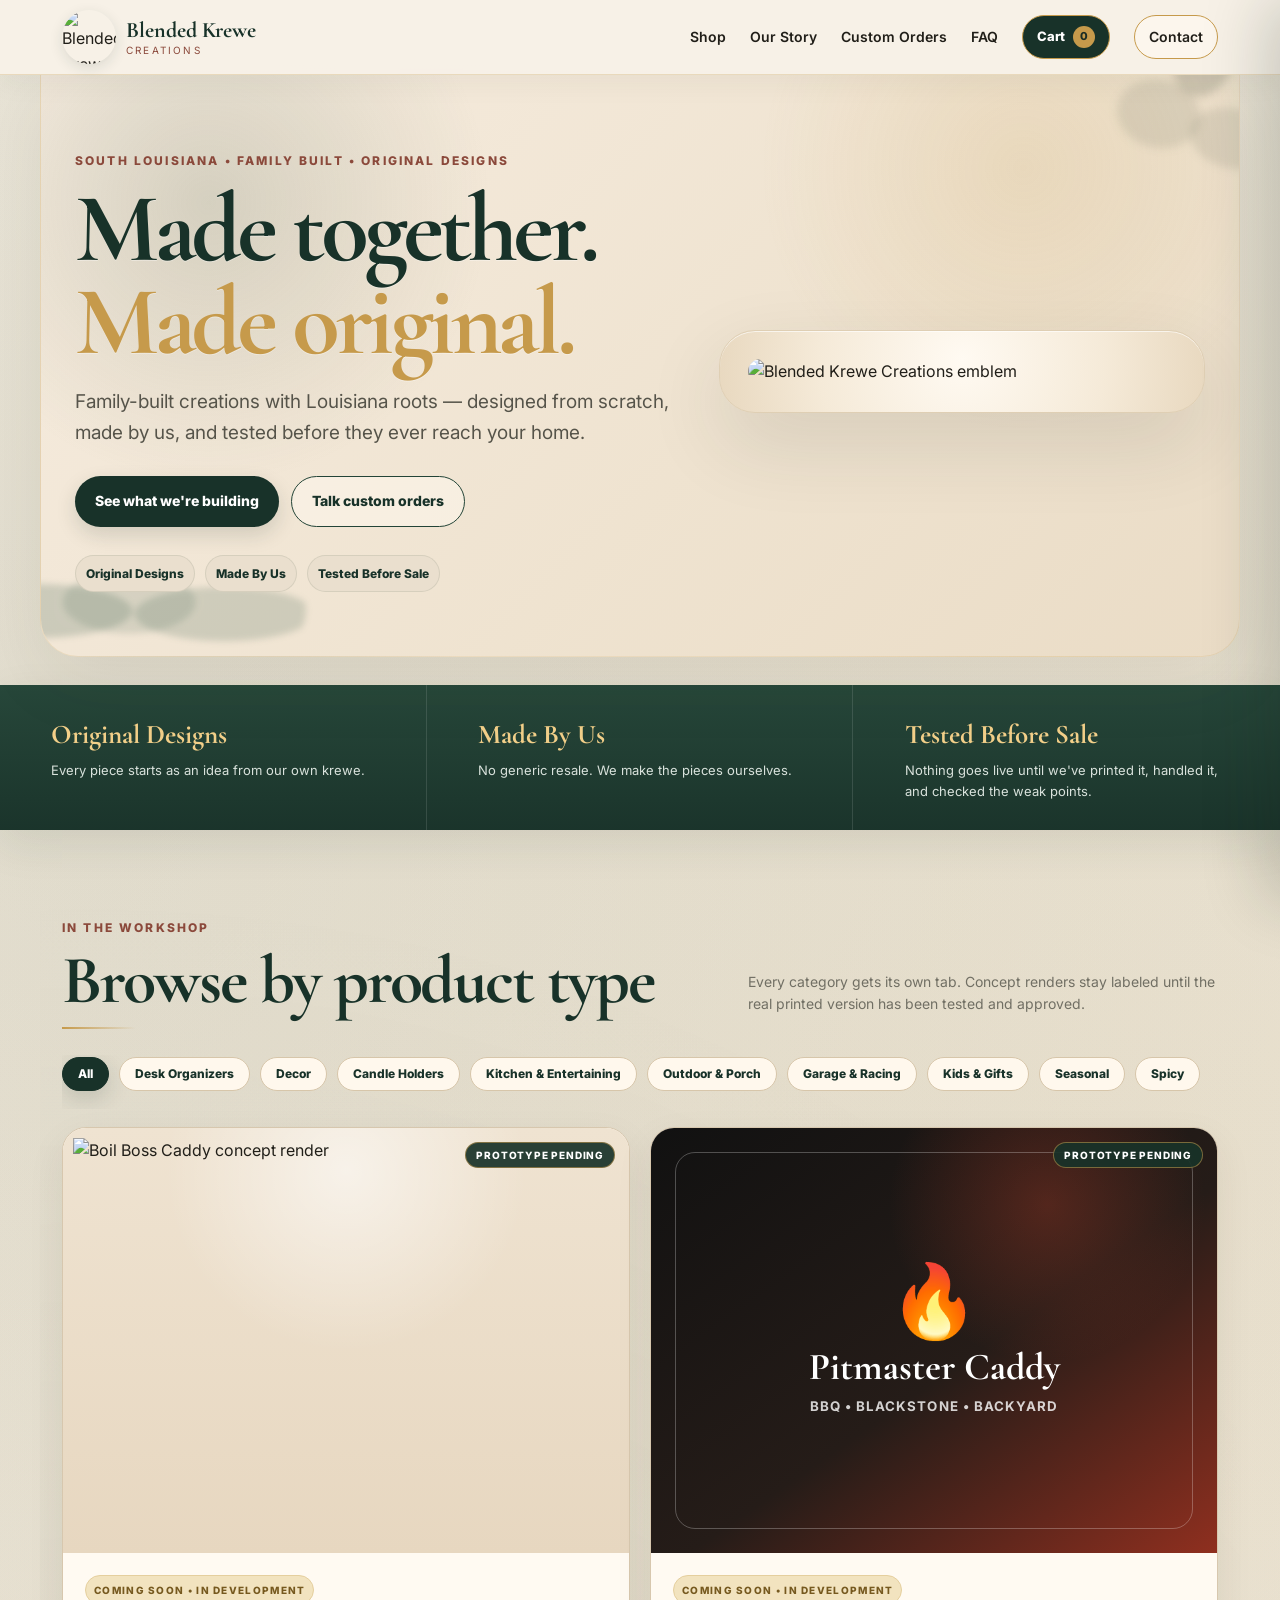
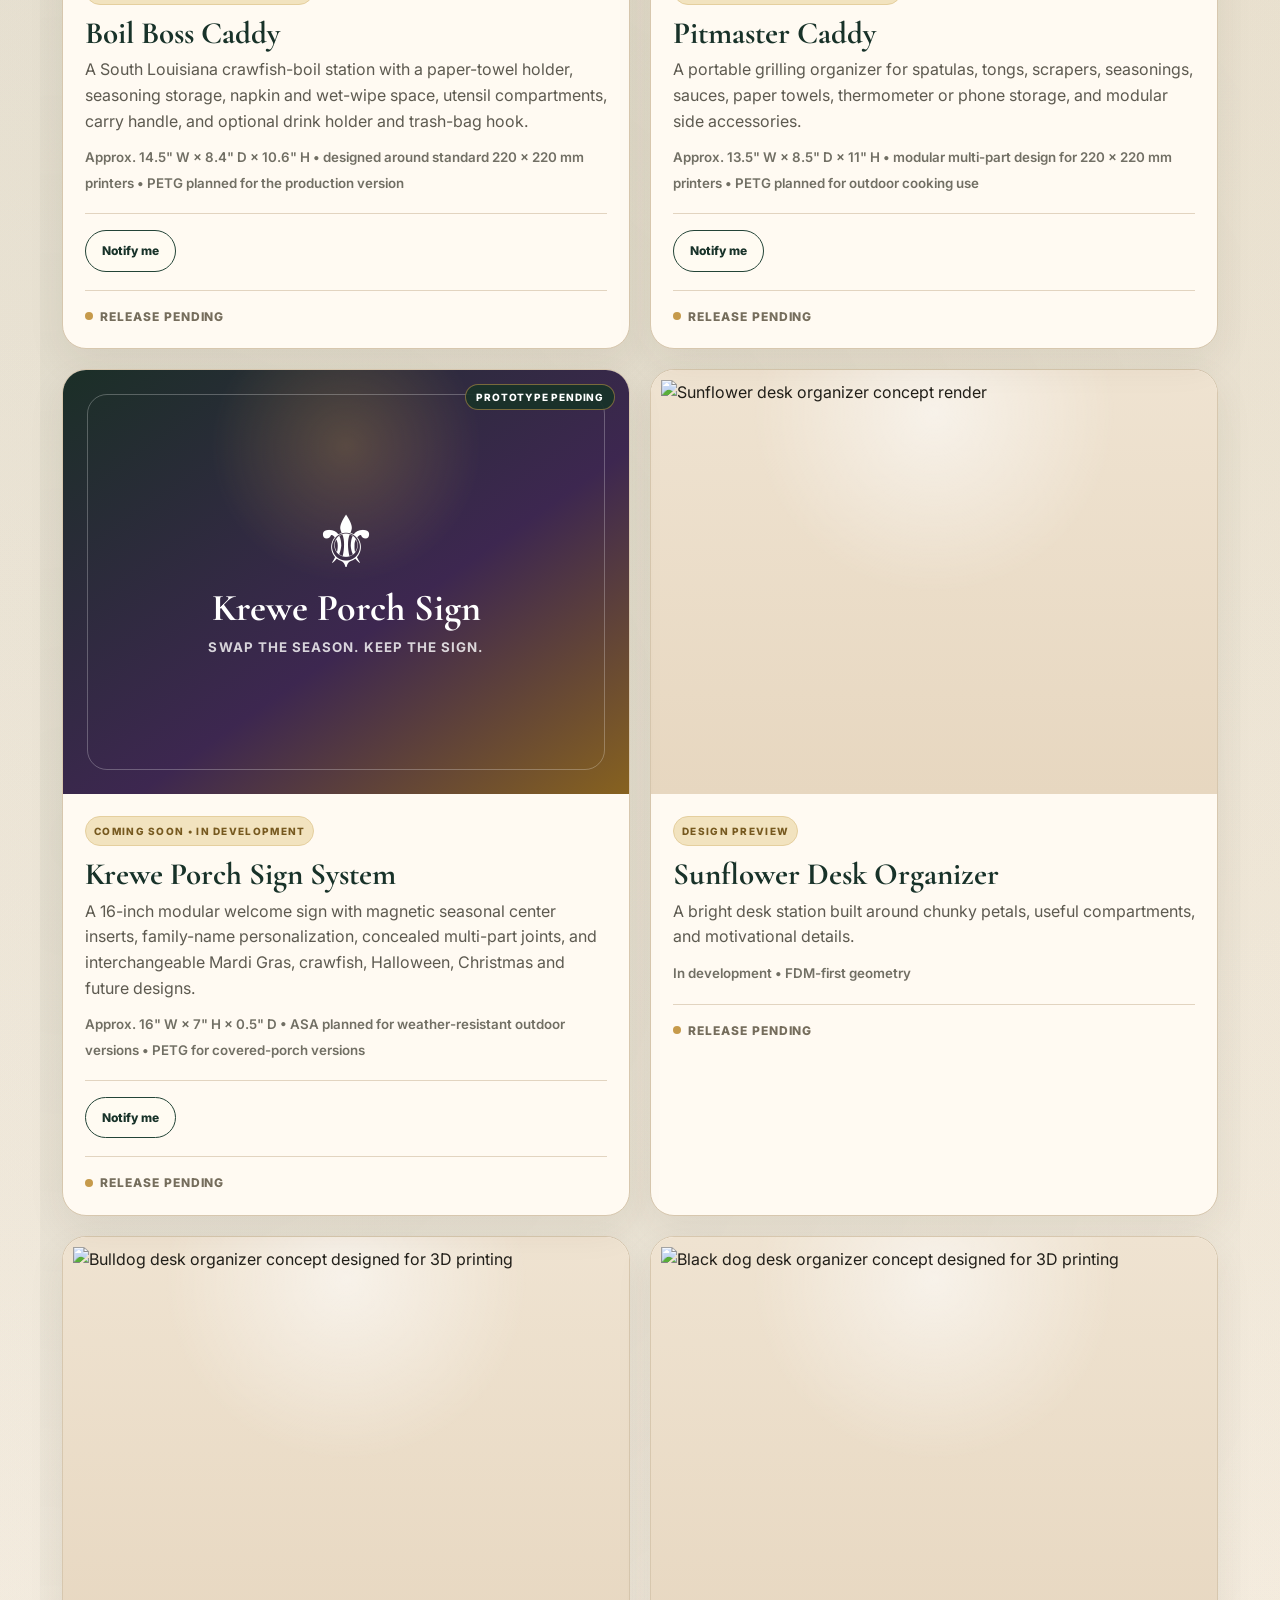
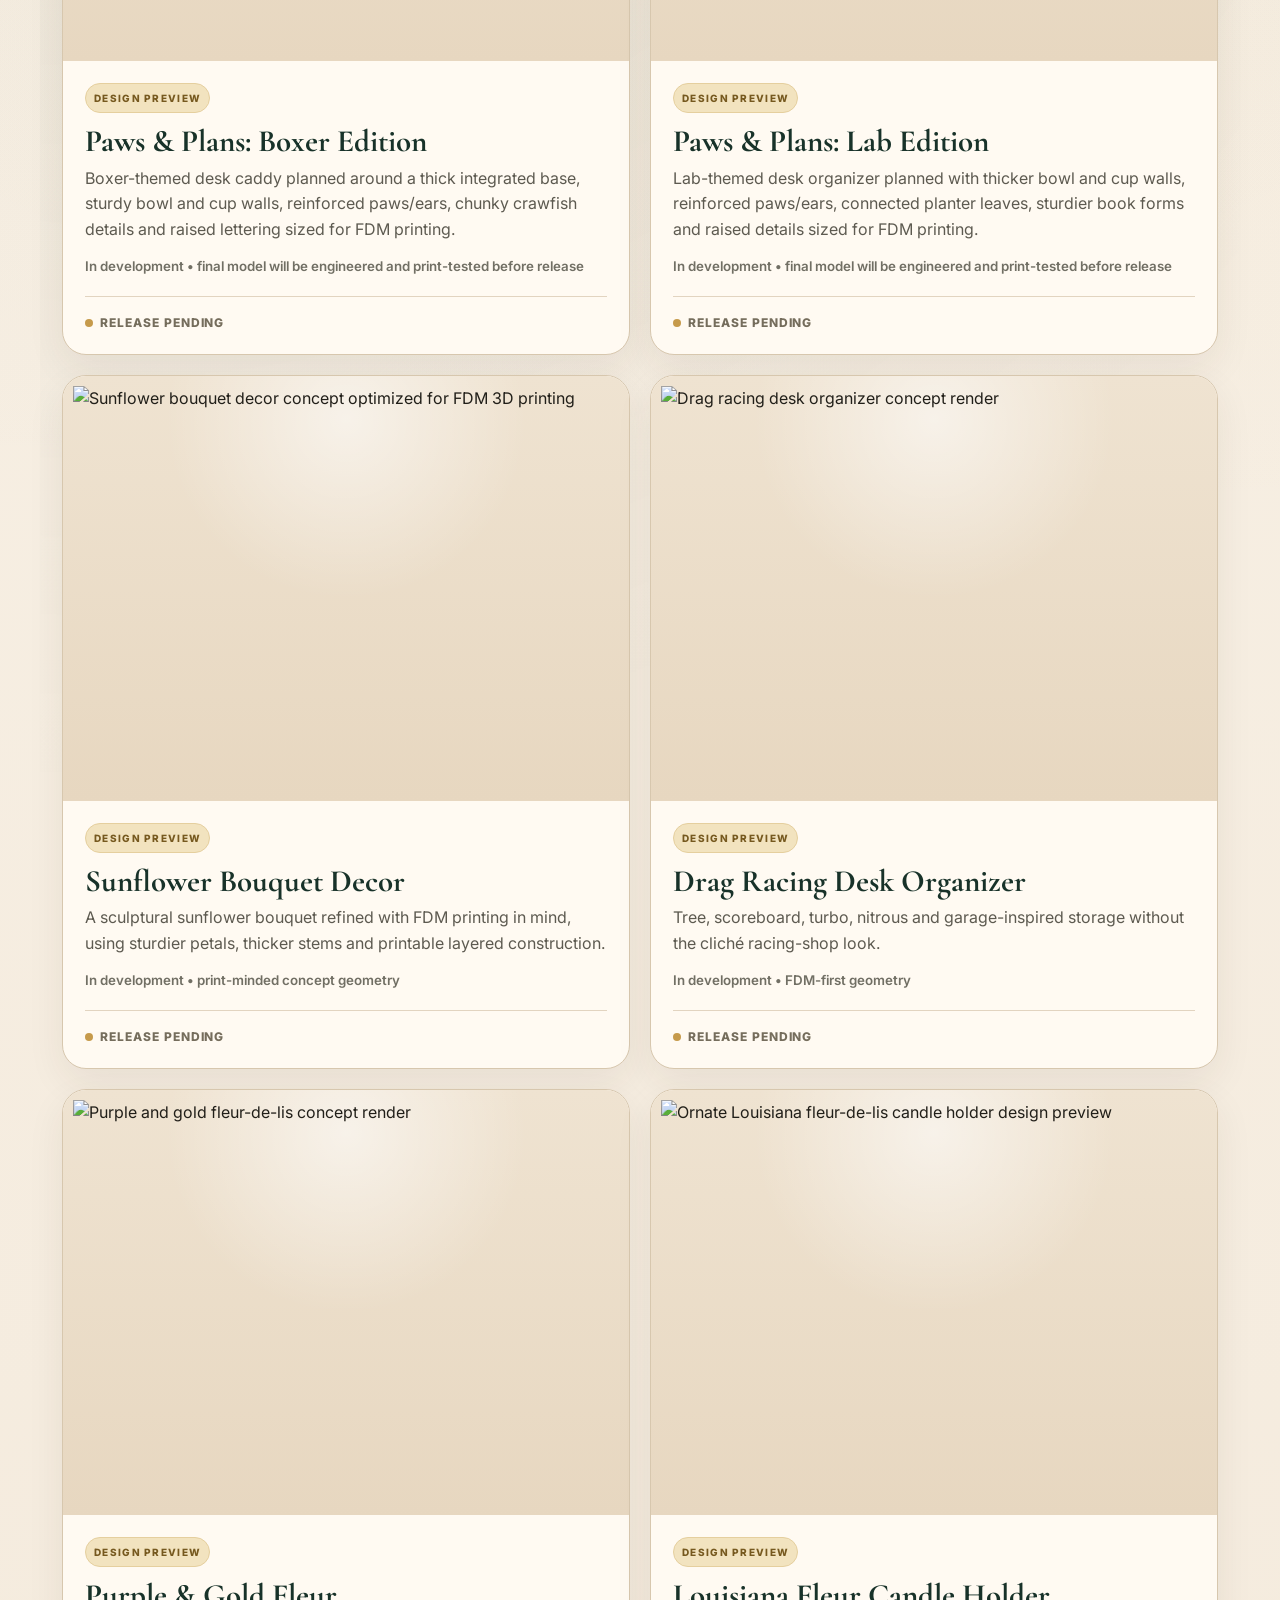
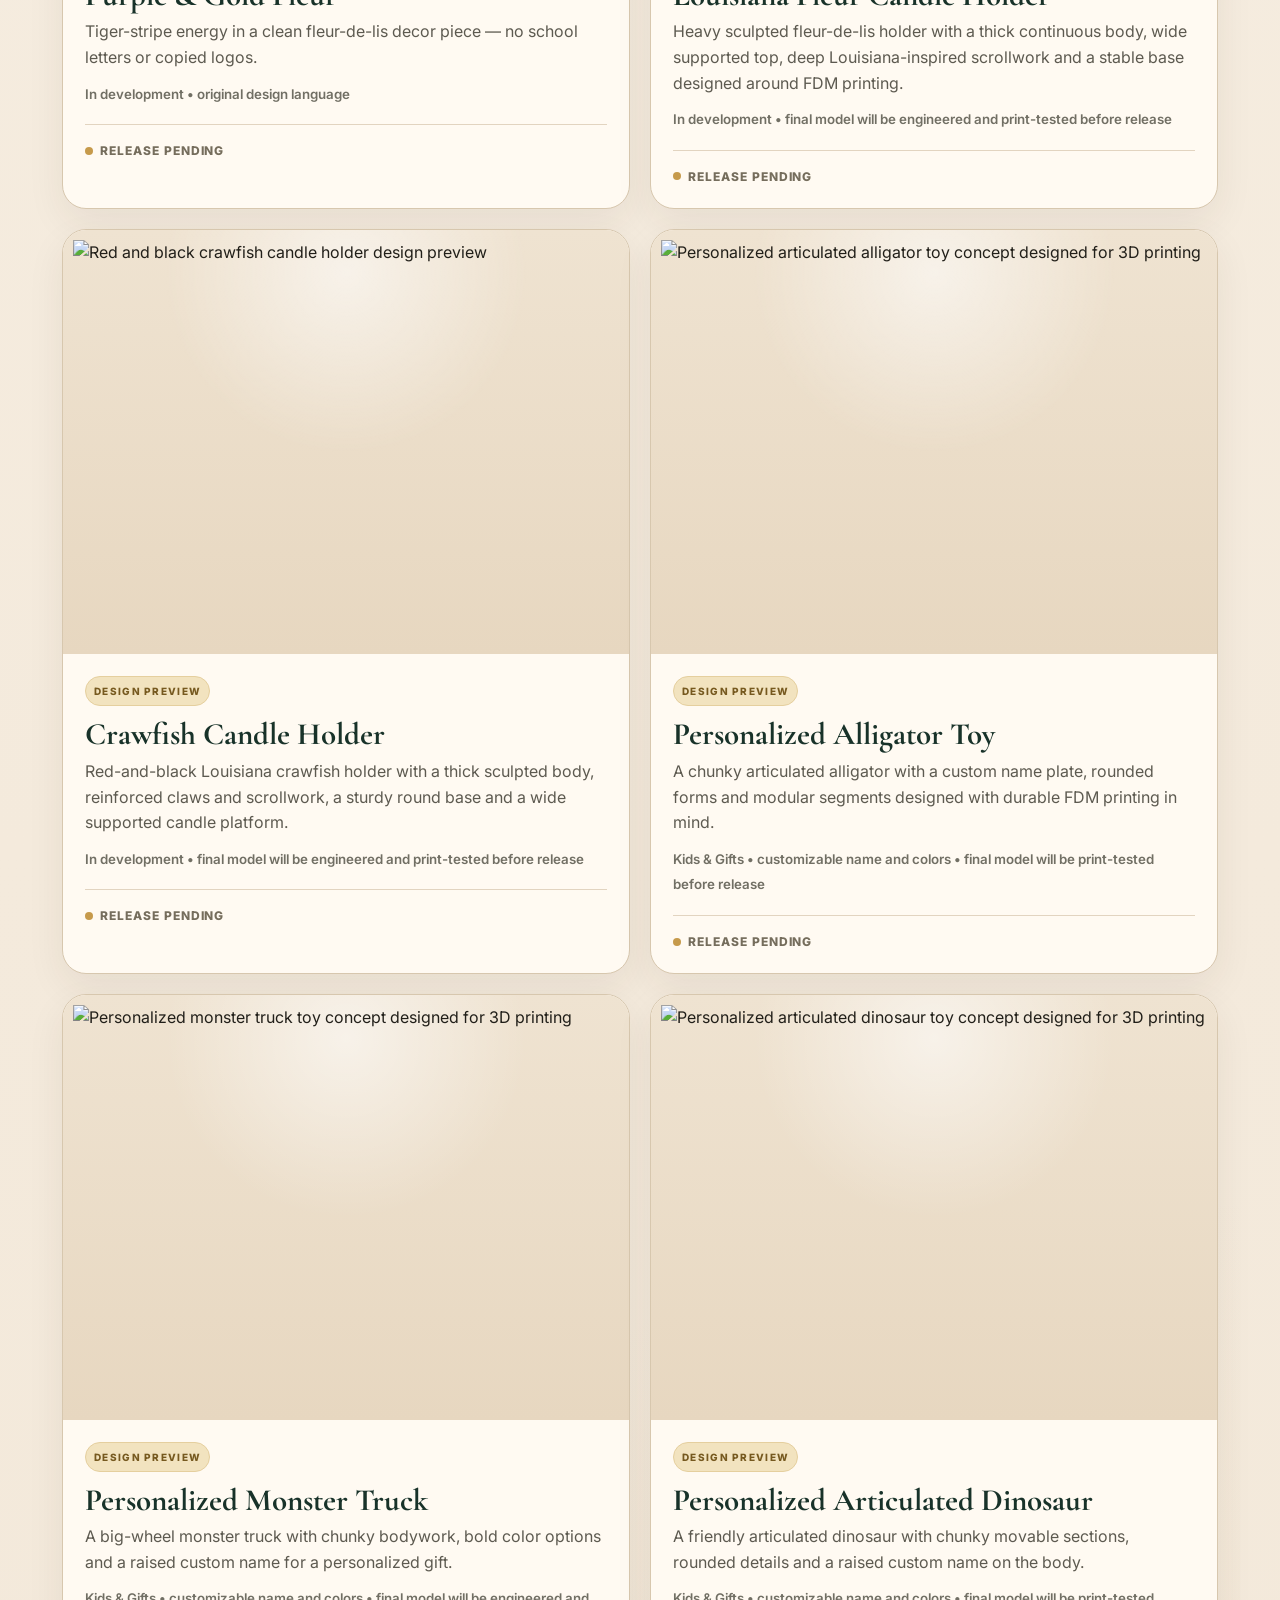
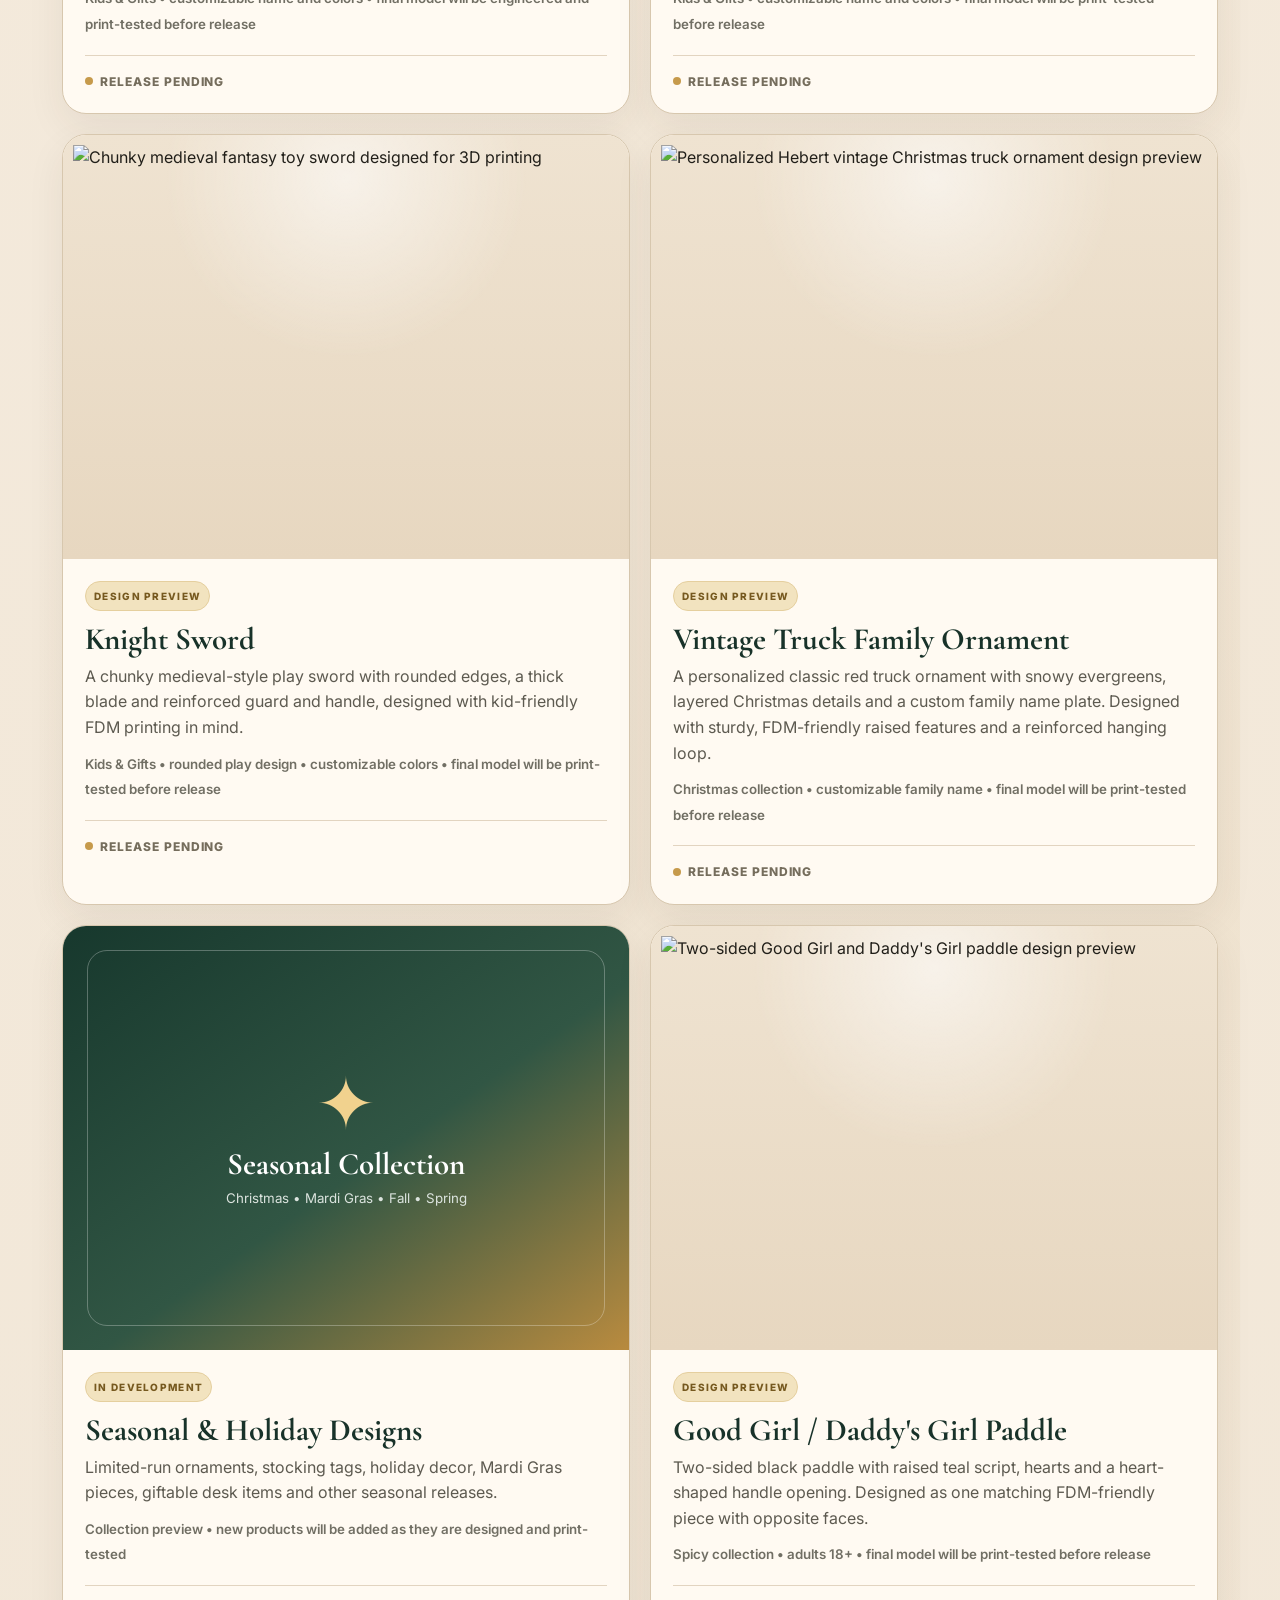
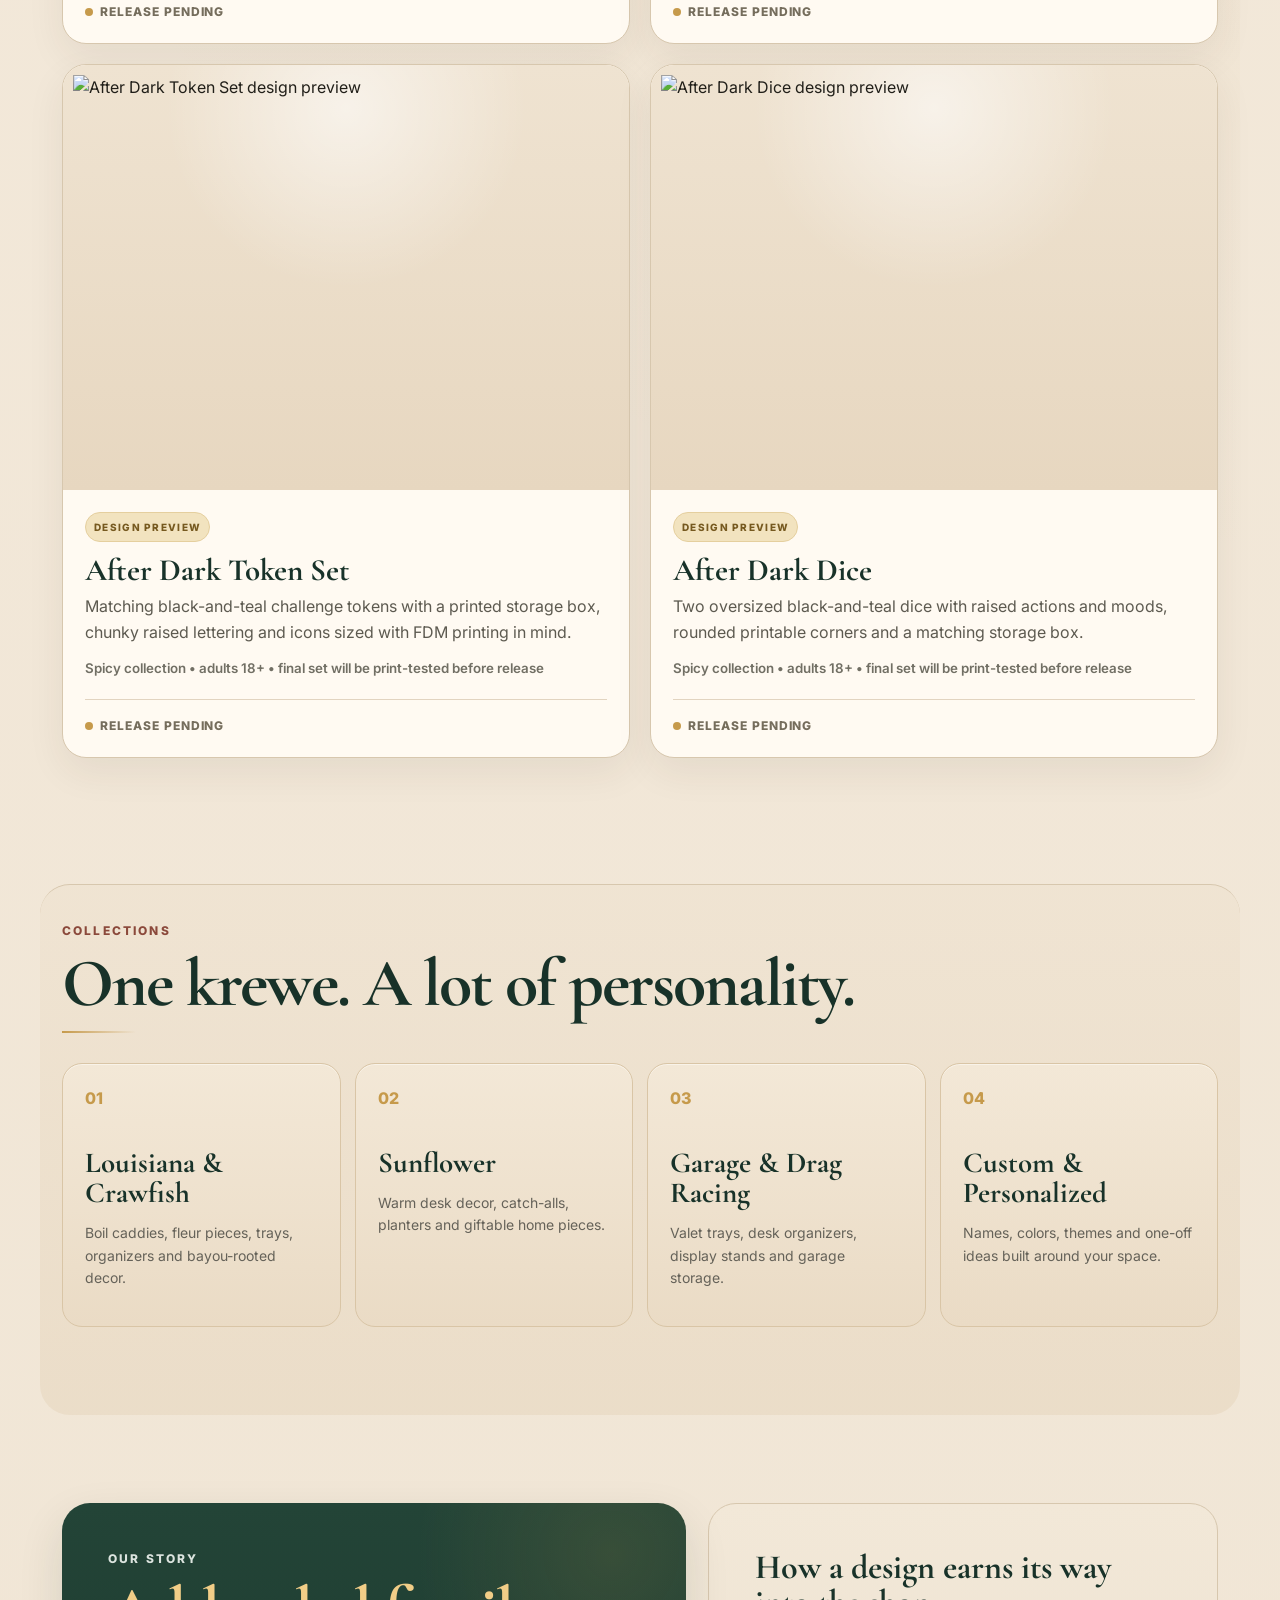
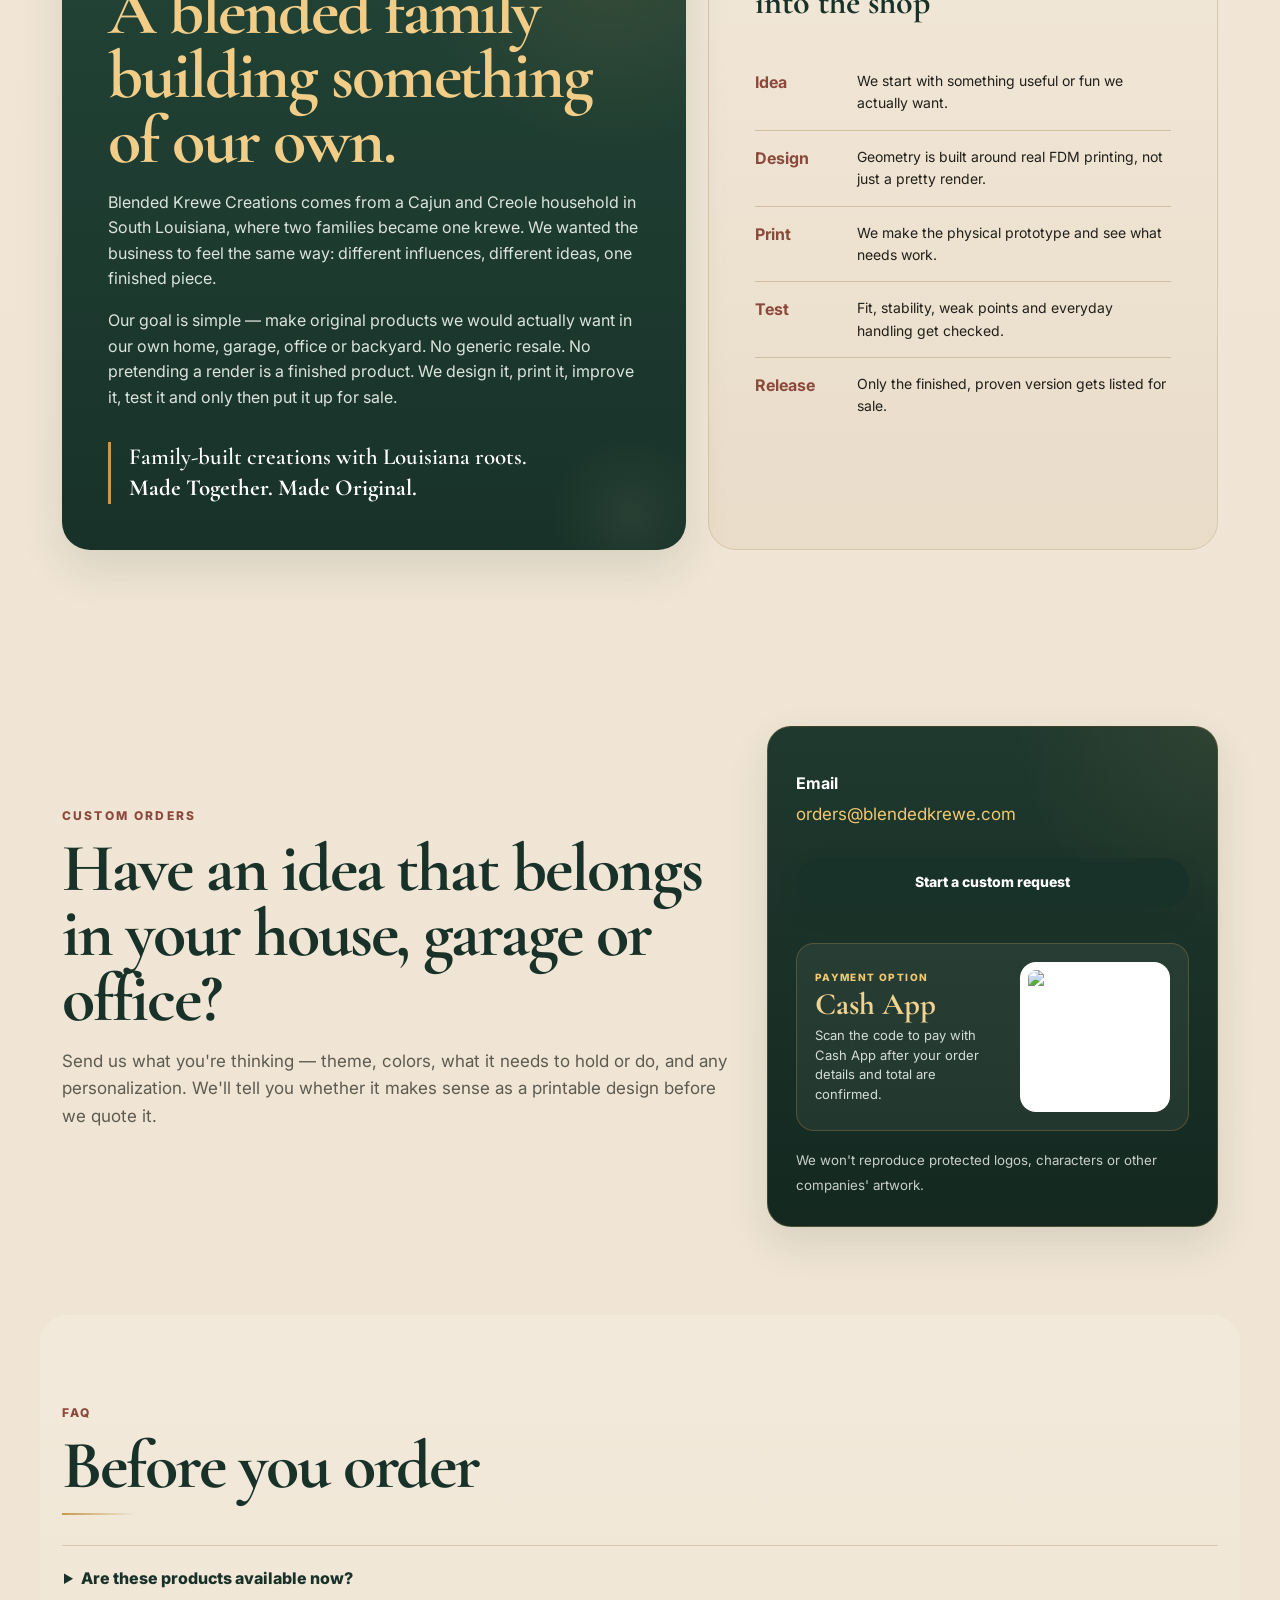
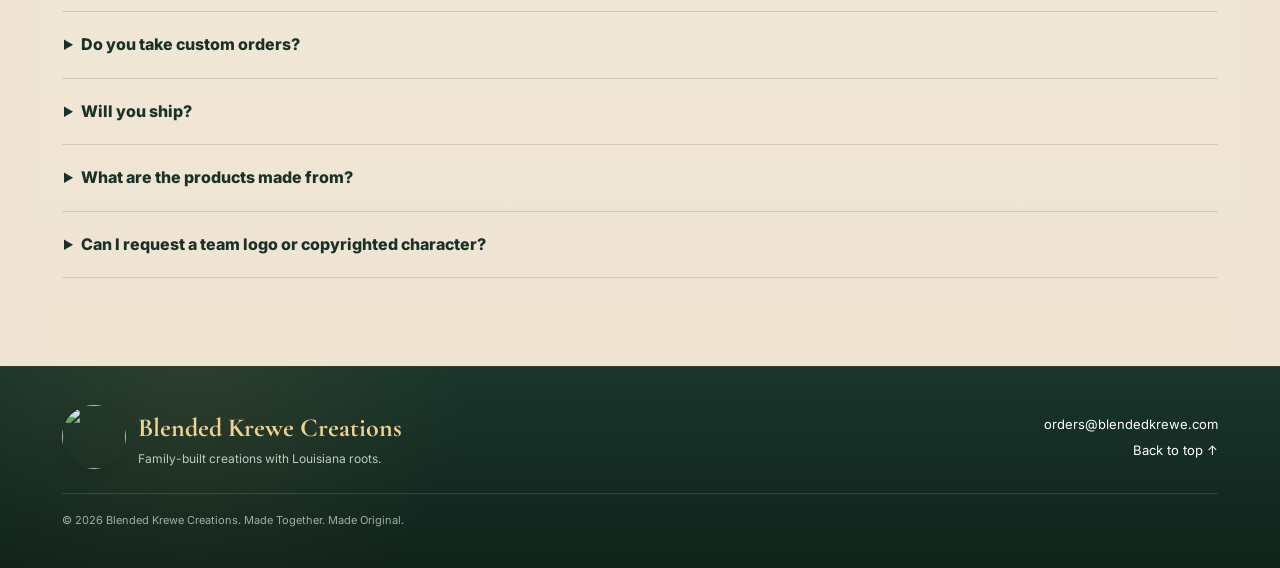
==== index.html @ d24966bb "Add Knight Sword to Kids & Gifts" ====
<!doctype html>
<html lang="en">
<head>
  <meta charset="utf-8" />
  <meta name="viewport" content="width=device-width,initial-scale=1" />
  <meta name="description" content="Blended Krewe Creations — family-built creations with Louisiana roots. Made Together. Made Original." />
  <title>Blended Krewe Creations</title>
  <link rel="icon" href="https://cdn.creativeclaw.co/u/c129bbd3/images/e6ccf6b3-dcf0-4c33-902d-b63ebeb07346.png" />
  <link rel="preconnect" href="https://fonts.googleapis.com">
  <link rel="preconnect" href="https://fonts.gstatic.com" crossorigin>
  <link href="https://fonts.googleapis.com/css2?family=Cormorant+Garamond:wght@500;600;700&family=Inter:wght@400;500;600;700&display=swap" rel="stylesheet">
  <link rel="stylesheet" href="styles.css" />
</head>
<body>
  <header class="site-header" id="top">
    <div class="nav-wrap">
      <a class="brand" href="#top" aria-label="Blended Krewe Creations home">
        <img src="https://cdn.creativeclaw.co/u/c129bbd3/images/e6ccf6b3-dcf0-4c33-902d-b63ebeb07346.png" alt="Blended Krewe Creations logo" />
        <span><strong>Blended Krewe</strong><small>Creations</small></span>
      </a>
      <button class="menu-btn" aria-expanded="false" aria-controls="site-nav">Menu</button>
      <nav id="site-nav" class="site-nav">
        <a href="#designs">Shop</a>
        <a href="#story">Our Story</a>
        <a href="#custom">Custom Orders</a>
        <a href="#faq">FAQ</a>
        <button class="cart-btn" id="cart-button" type="button" aria-label="Open shopping cart">Cart <span id="cart-count">0</span></button>
        <a class="nav-cta" href="mailto:orders@blendedkrewe.com">Contact</a>
      </nav>
    </div>
  </header>

  <div class="cart-backdrop" id="cart-backdrop" hidden></div>
  <aside class="cart-drawer" id="cart-drawer" aria-hidden="true" aria-label="Shopping cart">
    <div class="cart-head">
      <div>
        <p class="eyebrow">Blended Krewe Store</p>
        <h2>Your cart</h2>
      </div>
      <button class="cart-close" id="cart-close" type="button" aria-label="Close shopping cart">×</button>
    </div>
    <div class="cart-items" id="cart-items">
      <p class="cart-empty">Your cart is empty.</p>
    </div>
    <div class="cart-footer">
      <div class="cart-total"><span>Subtotal</span><strong id="cart-subtotal">$0.00</strong></div>
      <p class="cart-shipping-note">Shipping and taxes are shown before payment for released products.</p>
      <button class="btn primary full" id="checkout-button" type="button" disabled>Checkout</button>
      <p class="cart-message" id="cart-message" aria-live="polite"></p>
    </div>
  </aside>

  <main>
    <section class="hero">
      <div class="hero-copy">
        <p class="eyebrow">South Louisiana • Family Built • Original Designs</p>
        <h1>Made together.<br><span>Made original.</span></h1>
        <p class="lead">Family-built creations with Louisiana roots — designed from scratch, made by us, and tested before they ever reach your home.</p>
        <div class="hero-actions">
          <a class="btn primary" href="#designs">See what we're building</a>
          <a class="btn ghost" href="mailto:orders@blendedkrewe.com?subject=Custom%20Order%20Idea">Talk custom orders</a>
        </div>
        <div class="trust-row" aria-label="Brand promises">
          <span>Original Designs</span><span>Made By Us</span><span>Tested Before Sale</span>
        </div>
      </div>
      <div class="hero-logo-card">
        <img src="https://cdn.creativeclaw.co/u/c129bbd3/images/e6ccf6b3-dcf0-4c33-902d-b63ebeb07346.png" alt="Blended Krewe Creations emblem" />
      </div>
    </section>

    <section class="promise-band">
      <div><strong>Original Designs</strong><p>Every piece starts as an idea from our own krewe.</p></div>
      <div><strong>Made By Us</strong><p>No generic resale. We make the pieces ourselves.</p></div>
      <div><strong>Tested Before Sale</strong><p>Nothing goes live until we've printed it, handled it, and checked the weak points.</p></div>
    </section>

    <section class="section" id="designs">
      <div class="section-head">
        <div>
          <p class="eyebrow">In the workshop</p>
          <h2>Browse by product type</h2>
        </div>
        <p class="section-note">Every category gets its own tab. Concept renders stay labeled until the real printed version has been tested and approved.</p>
      </div>
      <div class="shop-tabs" role="tablist" aria-label="Product categories">
        <button class="shop-tab active" type="button" data-filter="all" role="tab" aria-selected="true">All</button>
        <button class="shop-tab" type="button" data-filter="desk" role="tab" aria-selected="false">Desk Organizers</button>
        <button class="shop-tab" type="button" data-filter="decor" role="tab" aria-selected="false">Decor</button>
        <button class="shop-tab" type="button" data-filter="candle" role="tab" aria-selected="false">Candle Holders</button>
        <button class="shop-tab" type="button" data-filter="kitchen" role="tab" aria-selected="false">Kitchen & Entertaining</button>
        <button class="shop-tab" type="button" data-filter="outdoor" role="tab" aria-selected="false">Outdoor & Porch</button>
        <button class="shop-tab" type="button" data-filter="garage" role="tab" aria-selected="false">Garage & Racing</button>
        <button class="shop-tab" type="button" data-filter="kids" role="tab" aria-selected="false">Kids & Gifts</button>
        <button class="shop-tab" type="button" data-filter="seasonal" role="tab" aria-selected="false">Seasonal</button>
        <button class="shop-tab" type="button" data-filter="spicy" role="tab" aria-selected="false">Spicy</button>
      </div>
      <div class="product-grid" id="product-grid">
        <article class="product-card featured-concept" data-category="kitchen outdoor decor">
          <div class="product-image"><img src="https://cdn.creativeclaw.co/u/c129bbd3/images/3788b6e4-0f99-4aaa-b133-70edc178cf99.png" alt="Boil Boss Caddy concept render" loading="lazy"></div>
          <div class="product-copy">
            <span class="badge">Coming Soon • In Development</span>
            <h3>Boil Boss Caddy</h3>
            <p>A South Louisiana crawfish-boil station with a paper-towel holder, seasoning storage, napkin and wet-wipe space, utensil compartments, carry handle, and optional drink holder and trash-bag hook.</p>
            <small>Approx. 14.5&quot; W × 8.4&quot; D × 10.6&quot; H • designed around standard 220 × 220 mm printers • PETG planned for the production version</small>
            <div class="concept-actions"><a class="btn ghost" href="mailto:orders@blendedkrewe.com?subject=Notify%20me%20-%20Boil%20Boss%20Caddy">Notify me</a></div>
          </div>
        </article>
        <article class="product-card featured-concept" data-category="kitchen outdoor garage">
          <div class="product-image concept-placeholder pitmaster-preview" aria-label="Pitmaster Caddy product concept">
            <div class="concept-mark"><span>🔥</span><b>Pitmaster Caddy</b><small>BBQ • Blackstone • Backyard</small></div>
          </div>
          <div class="product-copy">
            <span class="badge">Coming Soon • In Development</span>
            <h3>Pitmaster Caddy</h3>
            <p>A portable grilling organizer for spatulas, tongs, scrapers, seasonings, sauces, paper towels, thermometer or phone storage, and modular side accessories.</p>
            <small>Approx. 13.5&quot; W × 8.5&quot; D × 11&quot; H • modular multi-part design for 220 × 220 mm printers • PETG planned for outdoor cooking use</small>
            <div class="concept-actions"><a class="btn ghost" href="mailto:orders@blendedkrewe.com?subject=Notify%20me%20-%20Pitmaster%20Caddy">Notify me</a></div>
          </div>
        </article>
        <article class="product-card featured-concept" data-category="decor outdoor seasonal">
          <div class="product-image concept-placeholder porch-preview" aria-label="Krewe Porch Sign System product concept">
            <div class="concept-mark"><span>⚜</span><b>Krewe Porch Sign</b><small>Swap the season. Keep the sign.</small></div>
          </div>
          <div class="product-copy">
            <span class="badge">Coming Soon • In Development</span>
            <h3>Krewe Porch Sign System</h3>
            <p>A 16-inch modular welcome sign with magnetic seasonal center inserts, family-name personalization, concealed multi-part joints, and interchangeable Mardi Gras, crawfish, Halloween, Christmas and future designs.</p>
            <small>Approx. 16&quot; W × 7&quot; H × 0.5&quot; D • ASA planned for weather-resistant outdoor versions • PETG for covered-porch versions</small>
            <div class="concept-actions"><a class="btn ghost" href="mailto:orders@blendedkrewe.com?subject=Notify%20me%20-%20Krewe%20Porch%20Sign">Notify me</a></div>
          </div>
        </article>
        <article class="product-card" data-category="desk decor">
          <div class="product-image"><img src="https://cdn.creativeclaw.co/u/c129bbd3/images/1ea7cdab-2aa4-477d-a4cc-08d51a1a32fe.png" alt="Sunflower desk organizer concept render" loading="lazy"></div>
          <div class="product-copy"><span class="badge">Design Preview</span><h3>Sunflower Desk Organizer</h3><p>A bright desk station built around chunky petals, useful compartments, and motivational details.</p><small>In development • FDM-first geometry</small></div>
        </article>
        <article class="product-card" data-category="desk decor">
          <div class="product-image"><img src="https://cdn.creativeclaw.co/u/c129bbd3/images/924e296b-bf53-484a-b4a5-7a441454996b.png" alt="Bulldog desk organizer concept designed for 3D printing" loading="lazy"></div>
          <div class="product-copy"><span class="badge">Design Preview</span><h3>Paws &amp; Plans: Boxer Edition</h3><p>Boxer-themed desk caddy planned around a thick integrated base, sturdy bowl and cup walls, reinforced paws/ears, chunky crawfish details and raised lettering sized for FDM printing.</p><small>In development • final model will be engineered and print-tested before release</small></div>
        </article>
        <article class="product-card" data-category="desk decor">
          <div class="product-image"><img src="https://cdn.creativeclaw.co/u/c129bbd3/images/43960660-5957-4e02-868b-b79da0c36858.png" alt="Black dog desk organizer concept designed for 3D printing" loading="lazy"></div>
          <div class="product-copy"><span class="badge">Design Preview</span><h3>Paws &amp; Plans: Lab Edition</h3><p>Lab-themed desk organizer planned with thicker bowl and cup walls, reinforced paws/ears, connected planter leaves, sturdier book forms and raised details sized for FDM printing.</p><small>In development • final model will be engineered and print-tested before release</small></div>
        </article>
        <article class="product-card" data-category="decor">
          <div class="product-image"><img src="https://cdn.creativeclaw.co/u/c129bbd3/images/edfd3ed0-7de9-4af4-95ff-e018d8896dfb.png" alt="Sunflower bouquet decor concept optimized for FDM 3D printing" loading="lazy"></div>
          <div class="product-copy"><span class="badge">Design Preview</span><h3>Sunflower Bouquet Decor</h3><p>A sculptural sunflower bouquet refined with FDM printing in mind, using sturdier petals, thicker stems and printable layered construction.</p><small>In development • print-minded concept geometry</small></div>
        </article>
        <article class="product-card" data-category="desk garage">
          <div class="product-image"><img src="https://cdn.creativeclaw.co/u/c129bbd3/images/9f8d6f0d-b430-46b1-973e-aa8bb87e06b7.png" alt="Drag racing desk organizer concept render" loading="lazy"></div>
          <div class="product-copy"><span class="badge">Design Preview</span><h3>Drag Racing Desk Organizer</h3><p>Tree, scoreboard, turbo, nitrous and garage-inspired storage without the cliché racing-shop look.</p><small>In development • FDM-first geometry</small></div>
        </article>
        <article class="product-card" data-category="decor">
          <div class="product-image"><img src="https://cdn.creativeclaw.co/u/c129bbd3/images/33ad1218-f490-4753-b1ee-7f31029a1eb1.png" alt="Purple and gold fleur-de-lis concept render" loading="lazy"></div>
          <div class="product-copy"><span class="badge">Design Preview</span><h3>Purple & Gold Fleur</h3><p>Tiger-stripe energy in a clean fleur-de-lis decor piece — no school letters or copied logos.</p><small>In development • original design language</small></div>
        </article>
        <article class="product-card" data-category="candle decor">
          <div class="product-image"><img src="https://cdn.creativeclaw.co/u/c129bbd3/images/d0e3fe5a-bd12-4160-9a47-8bb8ed9428b8.png" alt="Ornate Louisiana fleur-de-lis candle holder design preview" loading="lazy"></div>
          <div class="product-copy"><span class="badge">Design Preview</span><h3>Louisiana Fleur Candle Holder</h3><p>Heavy sculpted fleur-de-lis holder with a thick continuous body, wide supported top, deep Louisiana-inspired scrollwork and a stable base designed around FDM printing.</p><small>In development • final model will be engineered and print-tested before release</small></div>
        </article>
        <article class="product-card" data-category="candle decor">
          <div class="product-image"><img src="https://cdn.creativeclaw.co/u/c129bbd3/images/eb3e91e0-d2db-47e9-b0d6-4d6a2905f98e.png" alt="Red and black crawfish candle holder design preview" loading="lazy"></div>
          <div class="product-copy"><span class="badge">Design Preview</span><h3>Crawfish Candle Holder</h3><p>Red-and-black Louisiana crawfish holder with a thick sculpted body, reinforced claws and scrollwork, a sturdy round base and a wide supported candle platform.</p><small>In development • final model will be engineered and print-tested before release</small></div>
        </article>
        <article class="product-card" data-category="kids">
          <div class="product-image"><img src="https://cdn.creativeclaw.co/u/c129bbd3/images/9d10f7c8-a926-403a-828e-496010e29249.png" alt="Personalized articulated alligator toy concept designed for 3D printing" loading="lazy"></div>
          <div class="product-copy"><span class="badge">Design Preview</span><h3>Personalized Alligator Toy</h3><p>A chunky articulated alligator with a custom name plate, rounded forms and modular segments designed with durable FDM printing in mind.</p><small>Kids & Gifts • customizable name and colors • final model will be print-tested before release</small></div>
        </article>
        <article class="product-card" data-category="kids">
          <div class="product-image"><img src="https://cdn.creativeclaw.co/u/c129bbd3/images/fd9a2475-c1cd-4996-9b7d-c13884d95ab9.png" alt="Personalized monster truck toy concept designed for 3D printing" loading="lazy"></div>
          <div class="product-copy"><span class="badge">Design Preview</span><h3>Personalized Monster Truck</h3><p>A big-wheel monster truck with chunky bodywork, bold color options and a raised custom name for a personalized gift.</p><small>Kids & Gifts • customizable name and colors • final model will be engineered and print-tested before release</small></div>
        </article>
        <article class="product-card" data-category="kids">
          <div class="product-image"><img src="https://cdn.creativeclaw.co/u/c129bbd3/images/12bff5f5-660e-414a-a539-07cdee870132.png" alt="Personalized articulated dinosaur toy concept designed for 3D printing" loading="lazy"></div>
          <div class="product-copy"><span class="badge">Design Preview</span><h3>Personalized Articulated Dinosaur</h3><p>A friendly articulated dinosaur with chunky movable sections, rounded details and a raised custom name on the body.</p><small>Kids & Gifts • customizable name and colors • final model will be print-tested before release</small></div>
        </article>
        <article class="product-card" data-category="kids">
          <div class="product-image"><img src="https://cdn.creativeclaw.co/u/c129bbd3/images/38137eaa-f7e2-4ad8-9590-1963f28e7e93.png" alt="Chunky medieval fantasy toy sword designed for 3D printing" loading="lazy"></div>
          <div class="product-copy"><span class="badge">Design Preview</span><h3>Knight Sword</h3><p>A chunky medieval-style play sword with rounded edges, a thick blade and reinforced guard and handle, designed with kid-friendly FDM printing in mind.</p><small>Kids & Gifts • rounded play design • customizable colors • final model will be print-tested before release</small></div>
        </article>
        <article class="product-card" data-category="seasonal christmas">
          <div class="product-image"><img src="https://cdn.creativeclaw.co/u/c129bbd3/images/f78c7e9c-41ee-4df7-87f0-b28778f4e26b.png" alt="Personalized Hebert vintage Christmas truck ornament design preview" loading="lazy"></div>
          <div class="product-copy"><span class="badge">Design Preview</span><h3>Vintage Truck Family Ornament</h3><p>A personalized classic red truck ornament with snowy evergreens, layered Christmas details and a custom family name plate. Designed with sturdy, FDM-friendly raised features and a reinforced hanging loop.</p><small>Christmas collection • customizable family name • final model will be print-tested before release</small></div>
        </article>
        <article class="product-card coming-card" data-category="seasonal">
          <div class="product-image placeholder-art" aria-label="Seasonal collection coming soon">
            <div class="placeholder-mark"><span class="fleur-mark">✦</span><b>Seasonal Collection</b><small>Christmas • Mardi Gras • Fall • Spring</small></div>
          </div>
          <div class="product-copy"><span class="badge">In Development</span><h3>Seasonal & Holiday Designs</h3><p>Limited-run ornaments, stocking tags, holiday decor, Mardi Gras pieces, giftable desk items and other seasonal releases.</p><small>Collection preview • new products will be added as they are designed and print-tested</small></div>
        </article>
        <article class="product-card" data-category="spicy">
          <div class="product-image"><img src="https://cdn.creativeclaw.co/u/c129bbd3/images/c0093168-f654-4aa6-b4b1-1d503aac5771.png" alt="Two-sided Good Girl and Daddy's Girl paddle design preview" loading="lazy"></div>
          <div class="product-copy"><span class="badge">Design Preview</span><h3>Good Girl / Daddy's Girl Paddle</h3><p>Two-sided black paddle with raised teal script, hearts and a heart-shaped handle opening. Designed as one matching FDM-friendly piece with opposite faces.</p><small>Spicy collection • adults 18+ • final model will be print-tested before release</small></div>
        </article>
        <article class="product-card" data-category="spicy">
          <div class="product-image"><img src="https://cdn.creativeclaw.co/u/c129bbd3/images/f0fe959c-2b95-4ea8-bb3f-0c66b4b5a106.png" alt="After Dark Token Set design preview" loading="lazy"></div>
          <div class="product-copy"><span class="badge">Design Preview</span><h3>After Dark Token Set</h3><p>Matching black-and-teal challenge tokens with a printed storage box, chunky raised lettering and icons sized with FDM printing in mind.</p><small>Spicy collection • adults 18+ • final set will be print-tested before release</small></div>
        </article>
        <article class="product-card" data-category="spicy">
          <div class="product-image"><img src="https://cdn.creativeclaw.co/u/c129bbd3/images/22ba651d-274c-4f1c-86b1-4c4f01bf5db0.png" alt="After Dark Dice design preview" loading="lazy"></div>
          <div class="product-copy"><span class="badge">Design Preview</span><h3>After Dark Dice</h3><p>Two oversized black-and-teal dice with raised actions and moods, rounded printable corners and a matching storage box.</p><small>Spicy collection • adults 18+ • final set will be print-tested before release</small></div>
        </article>
      </div>
      <p class="filter-note" id="filter-note" aria-live="polite"></p>
    </section>

    <section class="collections section-tight">
      <div class="section-head compact"><div><p class="eyebrow">Collections</p><h2>One krewe. A lot of personality.</h2></div></div>
      <div class="collection-grid">
        <div><span>01</span><h3>Louisiana & Crawfish</h3><p>Boil caddies, fleur pieces, trays, organizers and bayou-rooted decor.</p></div>
        <div><span>02</span><h3>Sunflower</h3><p>Warm desk decor, catch-alls, planters and giftable home pieces.</p></div>
        <div><span>03</span><h3>Garage & Drag Racing</h3><p>Valet trays, desk organizers, display stands and garage storage.</p></div>
        <div><span>04</span><h3>Custom & Personalized</h3><p>Names, colors, themes and one-off ideas built around your space.</p></div>
      </div>
    </section>

    <section class="story section" id="story">
      <div class="story-card">
        <p class="eyebrow">Our story</p>
        <h2>A blended family building something of our own.</h2>
        <p>Blended Krewe Creations comes from a Cajun and Creole household in South Louisiana, where two families became one krewe. We wanted the business to feel the same way: different influences, different ideas, one finished piece.</p>
        <p>Our goal is simple — make original products we would actually want in our own home, garage, office or backyard. No generic resale. No pretending a render is a finished product. We design it, print it, improve it, test it and only then put it up for sale.</p>
        <blockquote>Family-built creations with Louisiana roots.<br><strong>Made Together. Made Original.</strong></blockquote>
      </div>
      <div class="process-card">
        <h3>How a design earns its way into the shop</h3>
        <ol>
          <li><b>Idea</b><span>We start with something useful or fun we actually want.</span></li>
          <li><b>Design</b><span>Geometry is built around real FDM printing, not just a pretty render.</span></li>
          <li><b>Print</b><span>We make the physical prototype and see what needs work.</span></li>
          <li><b>Test</b><span>Fit, stability, weak points and everyday handling get checked.</span></li>
          <li><b>Release</b><span>Only the finished, proven version gets listed for sale.</span></li>
        </ol>
      </div>
    </section>

    <section class="custom section" id="custom">
      <div>
        <p class="eyebrow">Custom orders</p>
        <h2>Have an idea that belongs in your house, garage or office?</h2>
        <p>Send us what you're thinking — theme, colors, what it needs to hold or do, and any personalization. We'll tell you whether it makes sense as a printable design before we quote it.</p>
      </div>
      <div class="custom-panel">
        <p><strong>Email</strong><a href="mailto:orders@blendedkrewe.com">orders@blendedkrewe.com</a></p>
        <a class="btn primary full" href="mailto:orders@blendedkrewe.com?subject=Custom%20Order%20Request&body=What%20I%27d%20like%3A%0AColors%3A%0ASize%2Fuse%3A%0APersonalization%3A">Start a custom request</a>
        <div class="payment-block">
          <div class="payment-copy">
            <span class="payment-label">Payment option</span>
            <h3>Cash App</h3>
            <p>Scan the code to pay with Cash App after your order details and total are confirmed.</p>
          </div>
          <img class="cashapp-qr" src="https://cdn.creativeclaw.co/u/c129bbd3/images/47abaf70-c931-4f16-9001-54f2b3801999.jpg" alt="Cash App payment QR code for Blended Krewe Creations" loading="lazy">
        </div>
        <small>We won't reproduce protected logos, characters or other companies' artwork.</small>
      </div>
    </section>

    <section class="section faq" id="faq">
      <div class="section-head compact"><div><p class="eyebrow">FAQ</p><h2>Before you order</h2></div></div>
      <details><summary>Are these products available now?</summary><p>Not yet. We're building and testing the first release collection. Concept renders are clearly labeled until we have real printed product photos.</p></details>
      <details><summary>Do you take custom orders?</summary><p>Yes. Email orders@blendedkrewe.com with the idea, colors, intended use and any personalization. We'll confirm whether it can be printed reliably before quoting it.</p></details>
      <details><summary>Will you ship?</summary><p>Yes. Shipping will be calculated from the finished packed size and weight so we don't guess and overcharge. Local pickup may also be offered for nearby customers.</p></details>
      <details><summary>What are the products made from?</summary><p>Material depends on how the product is used. PETG is planned for many functional and covered-outdoor pieces. Outdoor products advertised as weather resistant, such as the Krewe Porch Sign, will use ASA for better heat and UV resistance. PLA will not be used for products we market for exposed outdoor use. Material and care notes will be listed on every released product.</p></details>
      <details><summary>Can I request a team logo or copyrighted character?</summary><p>We focus on original work. We can make color-and-theme-inspired pieces, but we won't copy protected logos, characters or artwork we don't have permission to use.</p></details>
    </section>
  </main>

  <footer>
    <div class="footer-brand"><img src="https://cdn.creativeclaw.co/u/c129bbd3/images/e6ccf6b3-dcf0-4c33-902d-b63ebeb07346.png" alt=""><div><strong>Blended Krewe Creations</strong><span>Family-built creations with Louisiana roots.</span></div></div>
    <div class="footer-links"><a href="mailto:orders@blendedkrewe.com">orders@blendedkrewe.com</a><a href="#top">Back to top ↑</a></div>
    <p class="copyright">© <span id="year"></span> Blended Krewe Creations. Made Together. Made Original.</p>
  </footer>
  <script src="script.js"></script>
</body>
</html>
---- styles.css ----
:root{
  --green:#234437;
  --green2:#355b49;
  --cypress:#183229;
  --moss:#68755f;
  --olive:#7b7a52;
  --gold:#c69a4b;
  --gold-soft:#e5c98f;
  --red:#8b493b;
  --ink:#211f19;
  --cream:#f4ecdf;
  --paper:#f8f2e8;
  --parchment:#efe3d1;
  --sand:#e6d5bd;
  --muted:#716f64;
  --line:#d7c7ae;
}

*{box-sizing:border-box}
html{scroll-behavior:smooth}
body{
  margin:0;
  color:var(--ink);
  font-family:Inter,system-ui,sans-serif;
  line-height:1.6;
  background:
    radial-gradient(circle at 8% 7%,rgba(104,117,95,.15),transparent 26%),
    radial-gradient(circle at 92% 10%,rgba(198,154,75,.12),transparent 24%),
    linear-gradient(180deg,#faf5ec 0%,#f4eadc 48%,#efe4d3 100%);
}
img{max-width:100%;display:block}
a{color:inherit;text-decoration:none}

.site-header{
  position:sticky;top:0;z-index:50;
  background:rgba(248,242,232,.94);
  backdrop-filter:blur(14px);
  border-bottom:1px solid rgba(198,154,75,.28);
  box-shadow:0 8px 28px rgba(38,54,43,.05);
}
.nav-wrap{max-width:1200px;margin:auto;display:flex;align-items:center;justify-content:space-between;padding:10px 22px}
.brand{display:flex;gap:10px;align-items:center}
.brand img{width:54px;height:54px;border-radius:50%;object-fit:cover;box-shadow:0 4px 14px rgba(24,50,41,.12)}
.brand span{display:flex;flex-direction:column;line-height:1}
.brand strong{font:700 22px/1 'Cormorant Garamond',serif;color:var(--cypress)}
.brand small{text-transform:uppercase;letter-spacing:.22em;color:var(--red);font-size:10px;margin-top:4px}
.site-nav{display:flex;gap:24px;align-items:center;font-size:14px;font-weight:600}
.site-nav a:hover{color:var(--green2)}
.nav-cta{padding:10px 14px;border:1px solid var(--gold);border-radius:999px;background:rgba(255,250,242,.6)}
.menu-btn{display:none;border:1px solid var(--line);background:#fffaf2;border-radius:999px;padding:9px 13px;font-weight:700;color:var(--cypress)}

.hero{
  position:relative;
  isolation:isolate;
  max-width:1200px;
  margin:auto;
  display:grid;
  grid-template-columns:1.1fr .9fr;
  gap:50px;
  align-items:center;
  padding:76px 34px 64px;
  overflow:hidden;
  background:
    radial-gradient(circle at 14% 22%,rgba(104,117,95,.22),transparent 25%),
    radial-gradient(circle at 82% 16%,rgba(198,154,75,.15),transparent 24%),
    linear-gradient(135deg,#f6ecdf 0%,#efe3d0 58%,#eadcc6 100%);
  border:1px solid rgba(198,154,75,.18);
  border-top:0;
  border-radius:0 0 38px 38px;
  box-shadow:0 24px 70px rgba(54,47,31,.08);
}
.hero::before{
  content:"";
  position:absolute;
  z-index:-1;
  width:340px;height:150px;
  left:-75px;bottom:-30px;
  border-radius:50%;
  background:
    radial-gradient(ellipse at 20% 50%,rgba(53,91,73,.20) 0 25%,transparent 26%),
    radial-gradient(ellipse at 48% 44%,rgba(53,91,73,.15) 0 26%,transparent 27%),
    radial-gradient(ellipse at 76% 52%,rgba(53,91,73,.18) 0 24%,transparent 25%);
  filter:blur(3px);
}
.hero::after{
  content:"";
  position:absolute;
  z-index:-1;
  right:-75px;top:-35px;
  width:260px;height:210px;
  background:
    radial-gradient(ellipse at 50% 0,rgba(73,83,66,.20) 0 18%,transparent 19%),
    radial-gradient(ellipse at 38% 38%,rgba(73,83,66,.12) 0 18%,transparent 19%),
    radial-gradient(ellipse at 68% 42%,rgba(73,83,66,.12) 0 17%,transparent 18%);
  transform:rotate(12deg);
  filter:blur(4px);
}
.eyebrow{text-transform:uppercase;letter-spacing:.18em;color:var(--red);font-size:12px;font-weight:800;margin:0 0 12px}
.hero h1,.section h2,.section-tight h2{font-family:'Cormorant Garamond',serif;line-height:.95;margin:0;color:var(--cypress)}
.hero h1{font-size:clamp(54px,8vw,98px);letter-spacing:-.045em;text-shadow:0 1px 0 rgba(255,255,255,.35)}
.hero h1 span{color:var(--gold)}
.lead{font-size:19px;max-width:670px;color:#56544a}
.hero-actions{display:flex;gap:12px;flex-wrap:wrap;margin:28px 0}
.btn{display:inline-flex;align-items:center;justify-content:center;border-radius:999px;padding:13px 20px;font-weight:800;font-size:14px;transition:.18s ease}
.primary{background:var(--cypress);color:white;box-shadow:0 8px 20px rgba(24,50,41,.15)}
.primary:hover{background:var(--green2);transform:translateY(-1px)}
.ghost{border:1px solid var(--green);color:var(--cypress);background:rgba(255,250,242,.44)}
.ghost:hover{background:#fff7ea}
.trust-row{display:flex;gap:10px;flex-wrap:wrap}
.trust-row span{background:#eadfce;color:var(--cypress);font-size:12px;font-weight:800;padding:8px 10px;border-radius:999px;border:1px solid rgba(104,117,95,.15)}
.hero-logo-card{
  background:
    radial-gradient(circle at 50% 35%,#fffaf2 0,#f5ead8 58%,#e8d8bf 100%);
  border:1px solid #dfcfb4;
  border-radius:36px;
  padding:28px;
  box-shadow:0 30px 80px rgba(44,49,38,.12),inset 0 1px 0 rgba(255,255,255,.65);
}
.hero-logo-card img{border-radius:28px}

.promise-band{
  margin-top:28px;
  background:
    linear-gradient(180deg,rgba(35,68,55,.98),rgba(24,50,41,.99)),
    radial-gradient(circle at 20% 0,rgba(198,154,75,.12),transparent 35%);
  color:white;
  display:grid;
  grid-template-columns:repeat(3,1fr);
  gap:0;
  box-shadow:0 14px 40px rgba(24,50,41,.09);
}
.promise-band>div{padding:28px clamp(22px,4vw,54px);border-right:1px solid rgba(255,255,255,.12)}
.promise-band>div:last-child{border-right:none}
.promise-band strong{font-family:'Cormorant Garamond',serif;font-size:27px;color:#f2cf89}
.promise-band p{font-size:13px;margin:4px 0 0;color:#d9e2dc}

.section{max-width:1200px;margin:auto;padding:88px 22px}
.section-tight{max-width:1200px;margin:auto;padding:36px 22px 88px}
.section-head{display:flex;justify-content:space-between;gap:28px;align-items:end;margin-bottom:30px}
.section-head h2,.section h2,.section-tight h2{font-size:clamp(42px,6vw,68px);letter-spacing:-.03em}
.section-head h2::after,.section-tight h2::after{
  content:"";
  display:block;
  width:74px;
  height:2px;
  margin-top:14px;
  background:linear-gradient(90deg,var(--gold),transparent);
}
.section-note{max-width:470px;color:var(--muted);font-size:14px}
.compact{align-items:start}

#designs{
  position:relative;
  background:
    radial-gradient(circle at 4% 20%,rgba(104,117,95,.08),transparent 24%),
    radial-gradient(circle at 95% 80%,rgba(198,154,75,.07),transparent 20%);
}
.product-grid{display:grid;grid-template-columns:repeat(2,1fr);gap:20px}
.product-card{
  border:1px solid var(--line);
  border-radius:24px;
  overflow:hidden;
  background:#fffaf2;
  box-shadow:0 14px 38px rgba(56,47,31,.07);
  transition:.2s ease;
}
.product-card:hover{transform:translateY(-2px);box-shadow:0 18px 44px rgba(56,47,31,.10)}
.product-image{
  aspect-ratio:4/3;
  background:
    radial-gradient(circle at 50% 10%,rgba(255,255,255,.55),transparent 38%),
    linear-gradient(180deg,#efe3d1 0%,#e7d7c0 100%);
  display:flex;align-items:center;justify-content:center;overflow:hidden;
}
.product-image img{width:100%;height:100%;object-fit:contain;padding:10px}
.product-copy{padding:22px}
.badge{display:inline-block;font-size:10px;text-transform:uppercase;letter-spacing:.13em;font-weight:800;color:#76591f;background:#f2e3bf;padding:6px 8px;border-radius:999px;border:1px solid #e5cf9e}
.product-copy h3{font:700 31px/1.05 'Cormorant Garamond',serif;color:var(--cypress);margin:12px 0 8px}
.product-copy p{margin:0 0 10px;color:#5d5a50}
.product-copy small{color:var(--muted);font-weight:600}

.shop-tabs{display:flex;gap:10px;overflow-x:auto;padding:2px 0 18px;margin:-4px 0 18px;scrollbar-width:none;-webkit-overflow-scrolling:touch}
.shop-tabs::-webkit-scrollbar{display:none}
.shop-tab{
  flex:0 0 auto;
  border:1px solid #d7c6aa;
  background:#fff8ed;
  color:var(--cypress);
  border-radius:999px;
  padding:10px 15px;
  font:800 12px/1 Inter,system-ui,sans-serif;
  cursor:pointer;
  white-space:nowrap;
  transition:.18s ease;
}
.shop-tab:hover{border-color:var(--gold);transform:translateY(-1px);background:#fff2de}
.shop-tab.active{background:var(--cypress);border-color:var(--cypress);color:white;box-shadow:0 8px 22px rgba(24,50,41,.16)}
.product-card[hidden]{display:none!important}
.placeholder-art{background:linear-gradient(145deg,#17382d,#315644 55%,#b98b3f);padding:24px}
.placeholder-mark{min-height:100%;width:100%;border:1px solid rgba(255,255,255,.28);border-radius:20px;display:flex;flex-direction:column;align-items:center;justify-content:center;text-align:center;color:white;padding:24px}
.placeholder-mark .fleur-mark{font-size:72px;line-height:1;color:#f1d28e}
.placeholder-mark b{font:700 31px/1 'Cormorant Garamond',serif;margin-top:10px}
.placeholder-mark small{margin-top:8px;color:#dce4df}
.filter-note{min-height:22px;margin:16px 0 0;color:var(--muted);font-size:13px}

.collections{
  position:relative;
  border-top:1px solid var(--line);
  background:
    linear-gradient(180deg,rgba(239,227,209,.78),rgba(233,218,196,.76));
  border-radius:30px;
}
.collection-grid{display:grid;grid-template-columns:repeat(4,1fr);gap:14px}
.collection-grid>div{
  min-height:220px;
  padding:22px;
  background:linear-gradient(180deg,#f3e8d7 0%,#eadbc5 100%);
  border-radius:20px;
  border:1px solid #d9c5a6;
  box-shadow:inset 0 1px 0 rgba(255,255,255,.45);
}
.collection-grid span{font-weight:800;color:var(--gold)}
.collection-grid h3{font:700 29px/1.05 'Cormorant Garamond',serif;color:var(--cypress);margin:36px 0 8px}
.collection-grid p{font-size:14px;color:#656259}

.story{display:grid;grid-template-columns:1.1fr .9fr;gap:22px}
.story-card,.process-card{border-radius:28px;padding:clamp(26px,4vw,46px)}
.story-card{
  position:relative;
  overflow:hidden;
  background:
    radial-gradient(circle at 88% 8%,rgba(198,154,75,.13),transparent 24%),
    linear-gradient(180deg,#234437 0%,#183229 100%);
  color:white;
  box-shadow:0 18px 45px rgba(24,50,41,.12);
}
.story-card::after{
  content:"";
  position:absolute;
  right:-35px;
  bottom:-45px;
  width:180px;height:160px;
  border-radius:50%;
  background:radial-gradient(circle,rgba(104,117,95,.18),transparent 66%);
}
.story-card h2{color:#f1cd87}
.story-card p{color:#dce4df}
.story-card blockquote{margin:32px 0 0;padding-left:18px;border-left:3px solid var(--gold);font:600 23px/1.35 'Cormorant Garamond',serif}
.process-card{
  background:linear-gradient(180deg,#f2e8d8 0%,#e9dcc9 100%);
  border:1px solid #d7c7ae;
}
.process-card h3{font:700 34px/1.05 'Cormorant Garamond',serif;color:var(--cypress);margin-top:0}
.process-card ol{list-style:none;padding:0;margin:0}
.process-card li{display:grid;grid-template-columns:88px 1fr;gap:14px;padding:15px 0;border-bottom:1px solid #d0bea1}
.process-card li:last-child{border-bottom:none}
.process-card b{color:var(--red)}
.process-card span{font-size:14px}

.custom{display:grid;grid-template-columns:1.2fr .8fr;gap:28px;align-items:center}
.custom>div:first-child p:not(.eyebrow){font-size:17px;color:#5d5a50}
.custom-panel{
  background:
    radial-gradient(circle at 100% 0,rgba(198,154,75,.10),transparent 30%),
    linear-gradient(180deg,#1f392f 0%,#142820 100%);
  color:white;
  padding:28px;
  border-radius:24px;
  border:1px solid rgba(198,154,75,.24);
  box-shadow:0 16px 40px rgba(24,50,41,.12);
}
.custom-panel p{display:flex;flex-direction:column;gap:4px}
.custom-panel a:not(.btn){color:#f0c971;font-size:17px}
.full{width:100%;margin:14px 0}
.custom-panel small{color:#c8d0ca}
.payment-block{
  display:grid;
  grid-template-columns:1fr 150px;
  gap:18px;
  align-items:center;
  margin:22px 0 16px;
  padding:18px;
  background:rgba(255,255,255,.06);
  border:1px solid rgba(198,154,75,.28);
  border-radius:18px;
}
.payment-copy h3{margin:4px 0 6px;font:700 31px/1 'Cormorant Garamond',serif;color:#f1d28e}
.payment-copy p{margin:0;color:#d4ddd7;font-size:13px;line-height:1.5}
.payment-label{display:block;text-transform:uppercase;letter-spacing:.14em;font-size:10px;font-weight:800;color:#f0c971}
.cashapp-qr{
  width:150px;
  height:150px;
  object-fit:cover;
  padding:7px;
  background:white;
  border-radius:16px;
  border:1px solid rgba(255,255,255,.5);
}

.faq{
  background:
    linear-gradient(180deg,rgba(248,242,232,.34),rgba(239,227,209,.50));
  border-radius:28px;
}
.faq details{border-top:1px solid var(--line);padding:20px 2px}
.faq details:last-child{border-bottom:1px solid var(--line)}
.faq summary{cursor:pointer;font-weight:800;color:var(--cypress)}
.faq details p{max-width:800px;color:#625f55}

footer{
  background:
    radial-gradient(circle at 15% 0,rgba(198,154,75,.10),transparent 25%),
    linear-gradient(180deg,#1a352b 0%,#10231b 100%);
  color:white;
  padding:38px max(22px,calc((100vw - 1156px)/2));
  display:grid;
  grid-template-columns:1fr auto;
  gap:24px;
  align-items:center;
  border-top:1px solid rgba(198,154,75,.2);
}
.footer-brand{display:flex;gap:12px;align-items:center}
.footer-brand img{width:64px;height:64px;border-radius:50%;box-shadow:0 4px 14px rgba(0,0,0,.12)}
.footer-brand div{display:flex;flex-direction:column}
.footer-brand strong{font-family:'Cormorant Garamond',serif;font-size:26px;color:#f1d28e}
.footer-brand span{font-size:12px;color:#bfcac3}
.footer-links{display:flex;flex-direction:column;text-align:right;gap:6px;font-size:13px}
.copyright{grid-column:1/-1;border-top:1px solid rgba(255,255,255,.12);padding-top:18px;margin:0;font-size:11px;color:#9fb0a6}

@media(max-width:860px){
  .menu-btn{display:block}
  .site-nav{
    display:none;
    position:absolute;
    top:74px;
    left:14px;
    right:14px;
    background:#fff8ee;
    border:1px solid var(--line);
    border-radius:18px;
    padding:14px;
    flex-direction:column;
    align-items:stretch;
    box-shadow:0 18px 60px rgba(0,0,0,.12)
  }
  .site-nav.open{display:flex}
  .site-nav a{padding:9px 8px}
  .hero{grid-template-columns:1fr;padding-top:48px}
  .hero-logo-card{max-width:560px;margin:auto}
  .promise-band{grid-template-columns:1fr}
  .promise-band>div{border-right:0;border-bottom:1px solid rgba(255,255,255,.14)}
  .product-grid,.story,.custom{grid-template-columns:1fr}
  .collection-grid{grid-template-columns:repeat(2,1fr)}
  .section-head{align-items:start;flex-direction:column}
  footer{grid-template-columns:1fr}
  .footer-links{text-align:left}
  .copyright{grid-column:auto}
}

@media(max-width:520px){
  .nav-wrap{padding:8px 14px}
  .brand{gap:8px}
  .brand span{display:flex}
  .brand strong{font-size:18px}
  .brand small{display:none}
  .brand img{width:42px;height:42px}
  .menu-btn{padding:8px 12px}
  .site-nav{top:64px;left:10px;right:10px}
  .hero{padding:30px 16px 36px;gap:24px;border-radius:0 0 26px 26px}
  .hero h1{font-size:46px;line-height:.98}
  .lead{font-size:16px;margin-bottom:18px}
  .hero-actions{display:grid;grid-template-columns:1fr;margin:20px 0 16px}
  .hero-actions .btn{width:100%}
  .trust-row{gap:7px}
  .trust-row span{font-size:11px;padding:7px 9px}
  .hero-logo-card{padding:8px;border-radius:20px;max-width:320px;width:100%}
  .hero-logo-card img{border-radius:16px}
  .promise-band{margin-top:20px}
  .promise-band>div{padding:20px 18px}
  .promise-band strong{font-size:24px}
  .section,.section-tight{padding-left:16px;padding-right:16px}
  .section{padding-top:52px;padding-bottom:52px}
  .section-tight{padding-top:26px;padding-bottom:52px}
  .section-head{gap:12px;margin-bottom:22px}
  .section-head h2,.section h2,.section-tight h2{font-size:38px;line-height:1}
  .section-note{font-size:13px}
  .product-grid,.collection-grid{grid-template-columns:1fr}
  .product-card{border-radius:20px}
  .product-image{aspect-ratio:1/1}
  .product-image img{padding:6px}
  .product-copy{padding:18px}
  .product-copy h3{font-size:28px}
  .shop-tabs{margin-left:-16px;margin-right:-16px;padding-left:16px;padding-right:16px;padding-bottom:14px}
  .shop-tab{padding:10px 13px;font-size:11px}
  .placeholder-mark .fleur-mark{font-size:58px}
  .placeholder-mark b{font-size:27px}
  .collection-grid>div{min-height:0;padding:18px}
  .collection-grid h3{font-size:27px;margin:18px 0 6px}
  .story-card,.process-card{padding:22px 18px;border-radius:22px}
  .story-card blockquote{font-size:20px}
  .process-card li{grid-template-columns:72px 1fr;gap:10px;padding:12px 0}
  .custom-panel{padding:20px;border-radius:20px}
  .payment-block{grid-template-columns:1fr;text-align:center}
  .cashapp-qr{width:180px;height:180px;margin:auto}
  .faq{border-radius:22px}
  .faq details{padding:17px 2px}
  footer{padding:28px 16px}
  .footer-brand img{width:48px;height:48px}
  .footer-brand strong{font-size:23px}
}


/* Storefront cart */
.cart-btn{
  border:1px solid var(--gold);
  background:var(--cypress);
  color:white;
  border-radius:999px;
  padding:10px 14px;
  font:800 13px/1 Inter,system-ui,sans-serif;
  cursor:pointer;
  display:inline-flex;
  align-items:center;
  gap:8px;
}
.cart-btn span{
  min-width:22px;height:22px;border-radius:999px;
  display:inline-flex;align-items:center;justify-content:center;
  background:var(--gold);color:#1a2d25;font-size:11px;
}
.product-actions{display:flex;align-items:center;justify-content:space-between;gap:14px;margin-top:18px;padding-top:16px;border-top:1px solid #e2d4c0}
.product-price{font:700 28px/1 'Cormorant Garamond',serif;color:var(--cypress)}
.add-cart{border:0;cursor:pointer;padding:11px 16px}
.release-pending{display:inline-flex;align-items:center;gap:7px;color:#756d5c;font-size:12px;font-weight:800;text-transform:uppercase;letter-spacing:.08em}
.release-pending::before{content:"";width:8px;height:8px;border-radius:50%;background:var(--gold)}

.cart-backdrop{position:fixed;inset:0;background:rgba(12,25,20,.45);z-index:80;opacity:0;transition:.18s ease}
.cart-backdrop.show{opacity:1}
.cart-drawer{
  position:fixed;z-index:90;top:0;right:0;height:100dvh;width:min(440px,94vw);
  background:#fffaf2;border-left:1px solid var(--line);
  box-shadow:-24px 0 60px rgba(18,34,27,.20);
  transform:translateX(102%);transition:.22s ease;
  display:grid;grid-template-rows:auto 1fr auto;
}
.cart-drawer.open{transform:translateX(0)}
.cart-head{display:flex;align-items:flex-start;justify-content:space-between;gap:16px;padding:24px;border-bottom:1px solid var(--line)}
.cart-head h2{font:700 42px/1 'Cormorant Garamond',serif;color:var(--cypress);margin:0}
.cart-head .eyebrow{margin-bottom:6px}
.cart-close{border:1px solid var(--line);background:white;width:42px;height:42px;border-radius:50%;font-size:28px;line-height:1;color:var(--cypress);cursor:pointer}
.cart-items{padding:20px 24px;overflow:auto}
.cart-empty{color:var(--muted);text-align:center;padding:48px 12px}
.cart-line{display:grid;grid-template-columns:1fr auto;gap:14px;padding:16px 0;border-bottom:1px solid var(--line);align-items:center}
.cart-line>div:first-child{display:flex;flex-direction:column;gap:4px}
.cart-line strong{color:var(--cypress)}
.cart-line span{font-size:13px;color:var(--muted)}
.qty-control{display:flex;align-items:center;border:1px solid var(--line);border-radius:999px;overflow:hidden;background:white}
.qty-control button{width:34px;height:34px;border:0;background:transparent;color:var(--cypress);font-size:18px;cursor:pointer}
.qty-control b{min-width:28px;text-align:center;font-size:13px}
.cart-footer{padding:22px 24px 26px;border-top:1px solid var(--line);background:#f7efe2}
.cart-total{display:flex;justify-content:space-between;align-items:center;font-size:14px}
.cart-total strong{font:700 32px/1 'Cormorant Garamond',serif;color:var(--cypress)}
.cart-shipping-note,.cart-message{font-size:12px;color:var(--muted);margin:10px 0}
.cart-message{min-height:18px;color:var(--red)}
#checkout-button:disabled{opacity:.48;cursor:not-allowed;transform:none}

@media(max-width:860px){
  .site-nav .cart-btn{width:100%;justify-content:space-between}
}


/* Featured launch concepts */
.featured-concept{position:relative}
.featured-concept::after{
  content:"Prototype pending";
  position:absolute;top:14px;right:14px;
  background:rgba(24,50,41,.92);color:#fff;
  border:1px solid rgba(198,154,75,.55);
  padding:7px 10px;border-radius:999px;
  font:800 10px/1 Inter,system-ui,sans-serif;
  letter-spacing:.08em;text-transform:uppercase;
  pointer-events:none
}
.concept-actions{margin-top:18px;padding-top:16px;border-top:1px solid #e2d4c0}
.concept-actions .btn{padding:10px 16px;font-size:12px}
.concept-placeholder{padding:24px}
.concept-placeholder .concept-mark{
  width:100%;height:100%;min-height:260px;
  display:flex;flex-direction:column;align-items:center;justify-content:center;text-align:center;
  border:1px solid rgba(255,255,255,.26);border-radius:20px;padding:24px;color:white
}
.concept-mark span{font-size:72px;line-height:1;margin-bottom:12px}
.concept-mark b{font:700 38px/1 'Cormorant Garamond',serif}
.concept-mark small{margin-top:10px;font-weight:700;letter-spacing:.08em;text-transform:uppercase;color:rgba(255,255,255,.8)}
.pitmaster-preview{background:radial-gradient(circle at 70% 18%,rgba(213,70,44,.28),transparent 30%),linear-gradient(145deg,#111,#251c18 55%,#8f2f1f)}
.porch-preview{background:radial-gradient(circle at 50% 18%,rgba(198,154,75,.28),transparent 30%),linear-gradient(145deg,#1b2f27,#3d2750 58%,#87621f)}
@media(max-width:520px){
  .featured-concept::after{top:10px;right:10px;font-size:9px}
  .concept-placeholder .concept-mark{min-height:230px}
  .concept-mark b{font-size:32px}
}
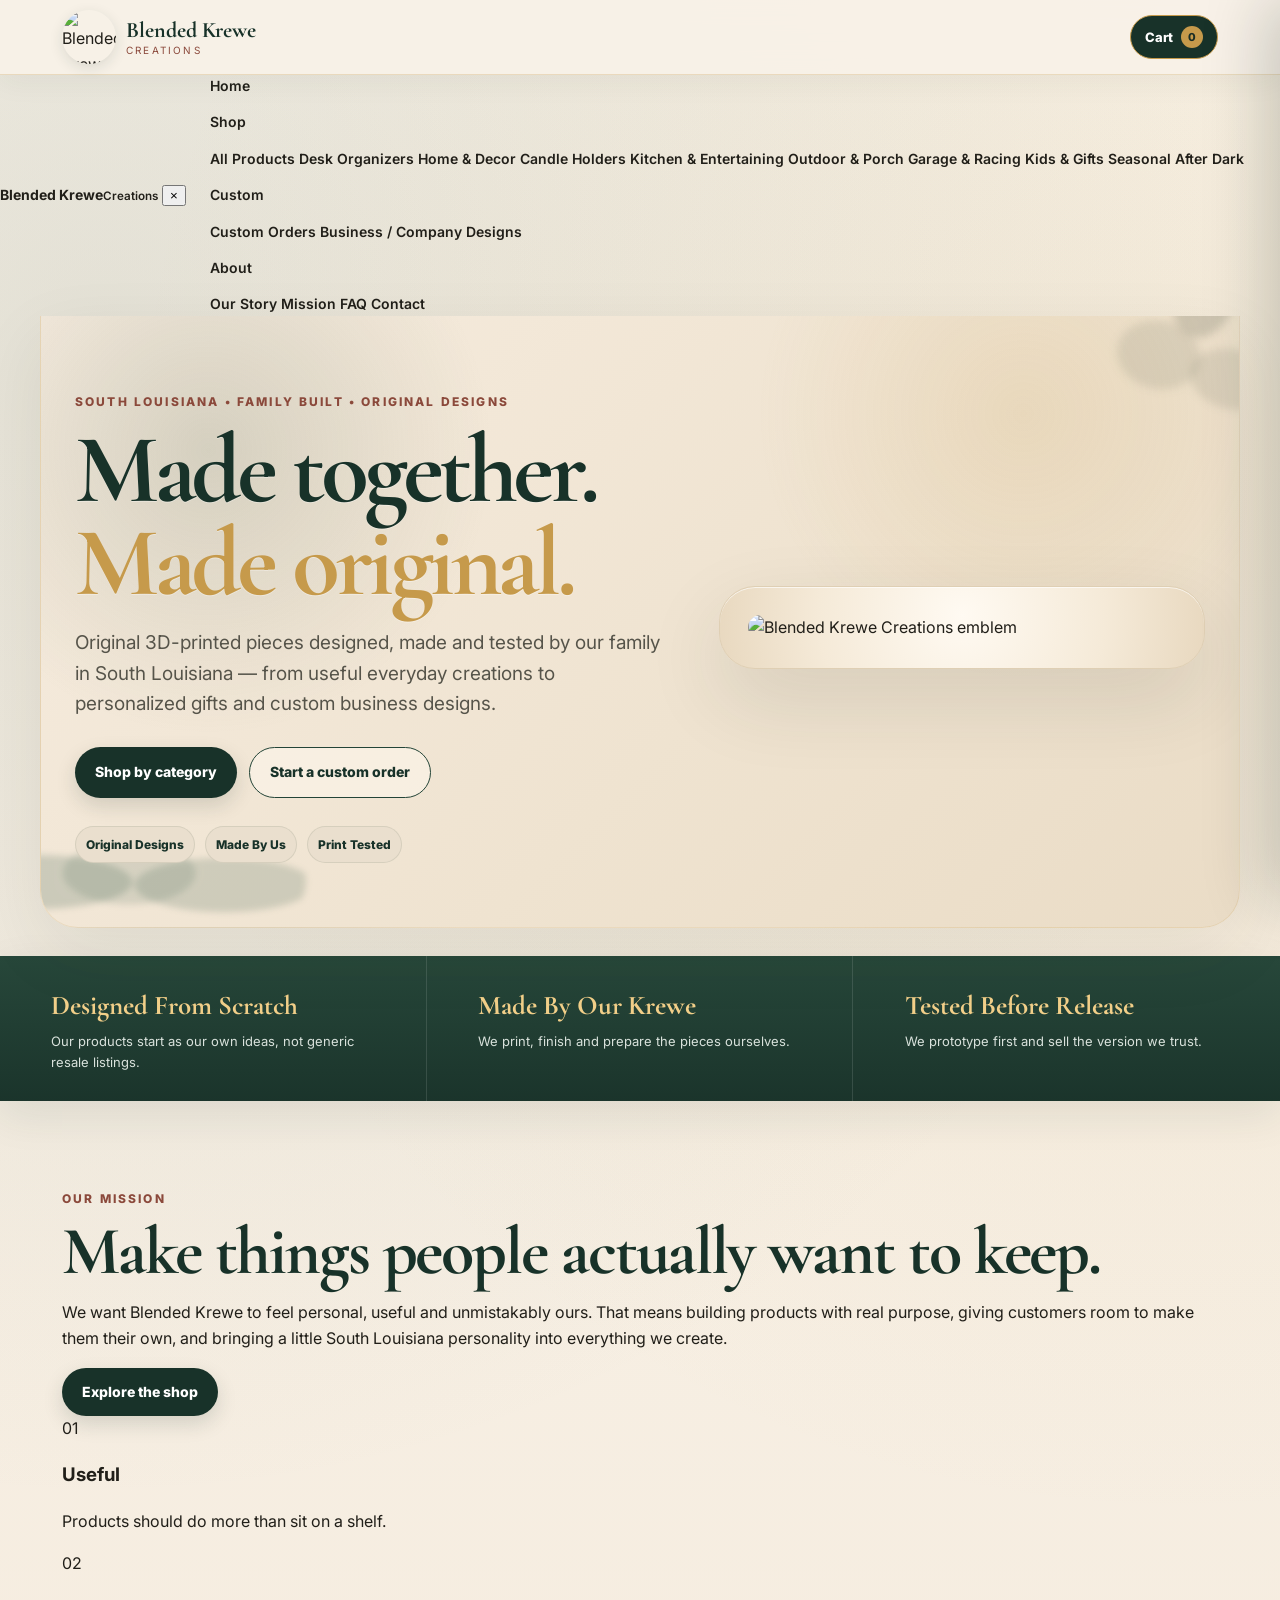
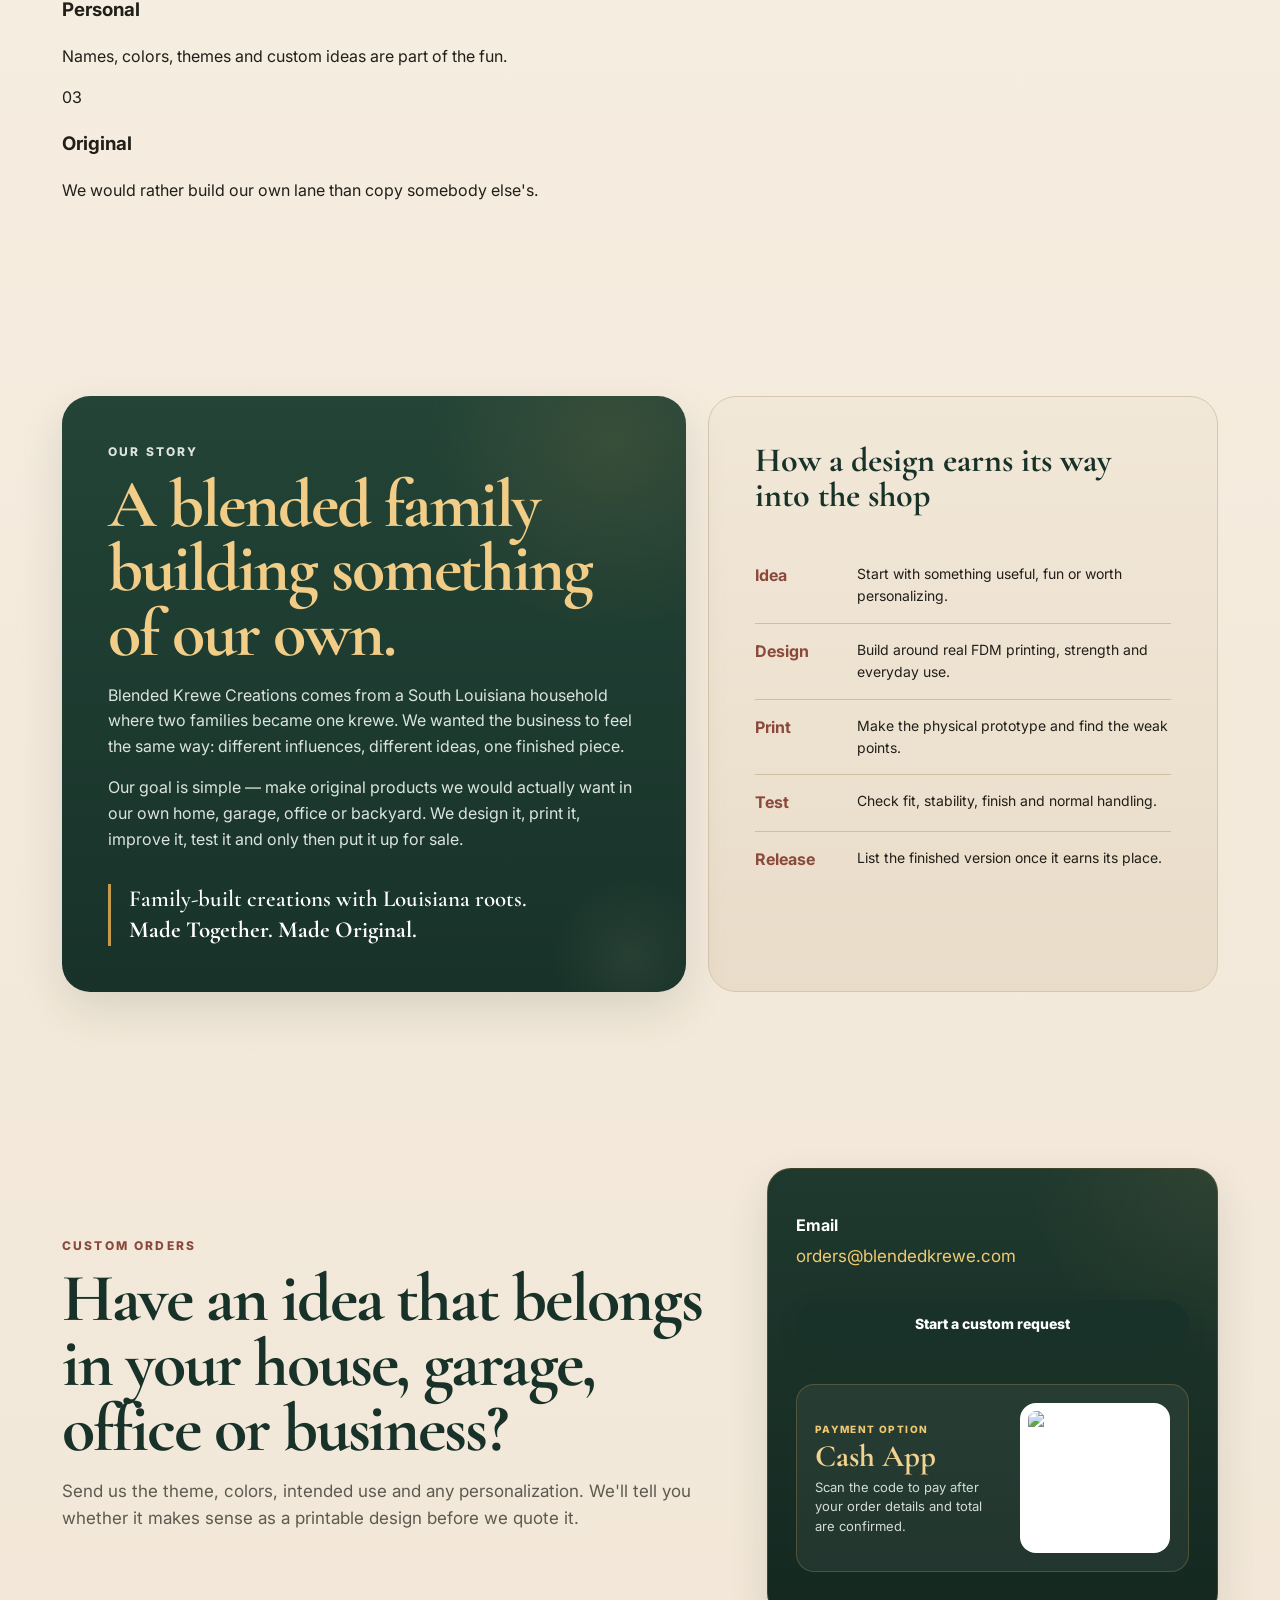
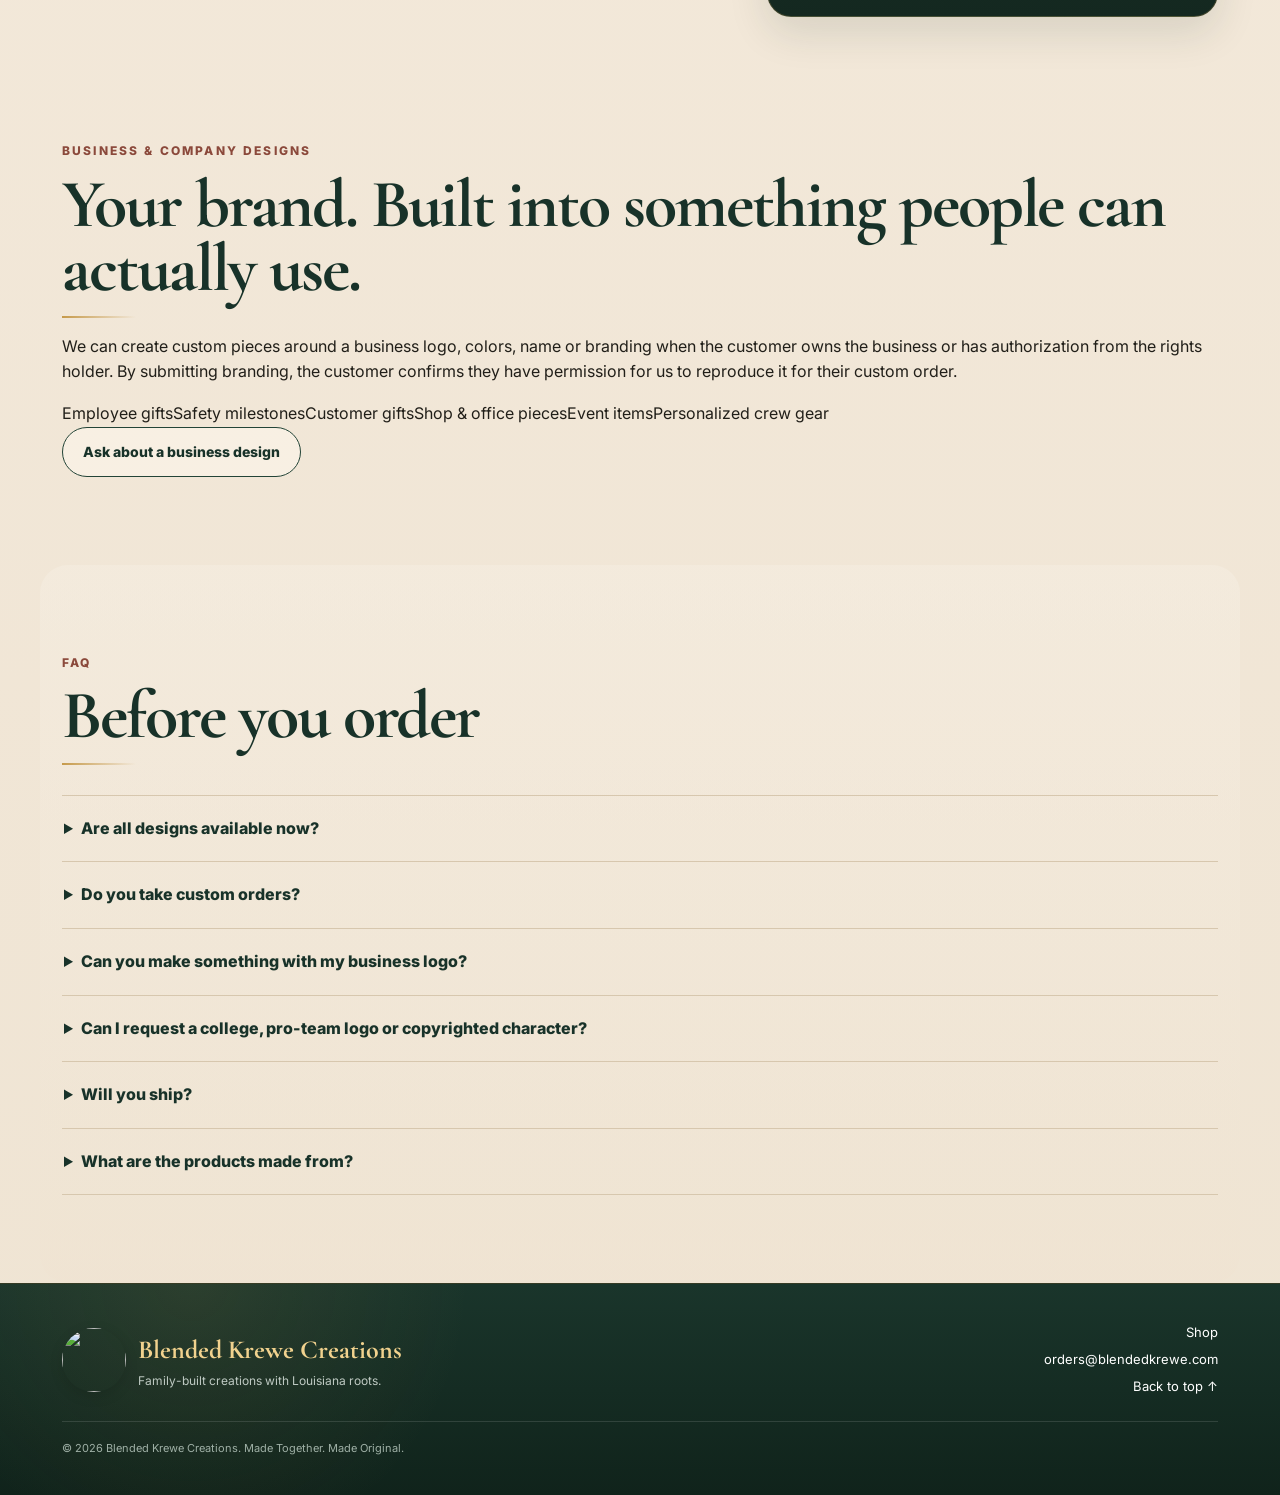
==== commit 54514538: "Redesign homepage and add drawer navigation" ====
--- a/index.html
+++ b/index.html
@@ -3,7 +3,7 @@
 <head>
   <meta charset="utf-8" />
   <meta name="viewport" content="width=device-width,initial-scale=1" />
-  <meta name="description" content="Blended Krewe Creations — family-built creations with Louisiana roots. Made Together. Made Original." />
+  <meta name="description" content="Blended Krewe Creations — original, family-built 3D printed creations with Louisiana roots." />
   <title>Blended Krewe Creations</title>
   <link rel="icon" href="https://cdn.creativeclaw.co/u/c129bbd3/images/e6ccf6b3-dcf0-4c33-902d-b63ebeb07346.png" />
   <link rel="preconnect" href="https://fonts.googleapis.com">
@@ -12,36 +12,68 @@
   <link rel="stylesheet" href="styles.css" />
 </head>
 <body>
+
   <header class="site-header" id="top">
     <div class="nav-wrap">
-      <a class="brand" href="#top" aria-label="Blended Krewe Creations home">
+      <a class="brand" href="index.html" aria-label="Blended Krewe Creations home">
         <img src="https://cdn.creativeclaw.co/u/c129bbd3/images/e6ccf6b3-dcf0-4c33-902d-b63ebeb07346.png" alt="Blended Krewe Creations logo" />
         <span><strong>Blended Krewe</strong><small>Creations</small></span>
       </a>
-      <button class="menu-btn" aria-expanded="false" aria-controls="site-nav">Menu</button>
-      <nav id="site-nav" class="site-nav">
-        <a href="#designs">Shop</a>
-        <a href="#story">Our Story</a>
-        <a href="#custom">Custom Orders</a>
-        <a href="#faq">FAQ</a>
+      <div class="header-actions">
         <button class="cart-btn" id="cart-button" type="button" aria-label="Open shopping cart">Cart <span id="cart-count">0</span></button>
-        <a class="nav-cta" href="mailto:orders@blendedkrewe.com">Contact</a>
-      </nav>
+        <button class="menu-btn" type="button" aria-expanded="false" aria-controls="site-nav" aria-label="Open menu">
+          <span></span><span></span><span></span>
+        </button>
+      </div>
     </div>
   </header>
+
+  <div class="nav-backdrop" id="nav-backdrop" hidden></div>
+  <nav id="site-nav" class="site-nav" aria-hidden="true" aria-label="Main navigation">
+    <div class="drawer-head">
+      <a class="drawer-brand" href="index.html">
+        <img src="https://cdn.creativeclaw.co/u/c129bbd3/images/e6ccf6b3-dcf0-4c33-902d-b63ebeb07346.png" alt="">
+        <span><strong>Blended Krewe</strong><small>Creations</small></span>
+      </a>
+      <button class="nav-close" id="nav-close" type="button" aria-label="Close menu">×</button>
+    </div>
+    <div class="drawer-scroll">
+      <a class="drawer-home" href="index.html">Home</a>
+      <div class="nav-section">
+        <p>Shop</p>
+        <a href="shop.html">All Products</a>
+        <a href="shop.html?category=desk">Desk Organizers</a>
+        <a href="shop.html?category=decor">Home &amp; Decor</a>
+        <a href="shop.html?category=candle">Candle Holders</a>
+        <a href="shop.html?category=kitchen">Kitchen &amp; Entertaining</a>
+        <a href="shop.html?category=outdoor">Outdoor &amp; Porch</a>
+        <a href="shop.html?category=garage">Garage &amp; Racing</a>
+        <a href="shop.html?category=kids">Kids &amp; Gifts</a>
+        <a href="shop.html?category=seasonal">Seasonal</a>
+        <a href="shop.html?category=spicy">After Dark</a>
+      </div>
+      <div class="nav-section">
+        <p>Custom</p>
+        <a href="index.html#custom">Custom Orders</a>
+        <a href="index.html#business">Business / Company Designs</a>
+      </div>
+      <div class="nav-section">
+        <p>About</p>
+        <a href="index.html#story">Our Story</a>
+        <a href="index.html#mission">Mission</a>
+        <a href="index.html#faq">FAQ</a>
+        <a href="mailto:orders@blendedkrewe.com">Contact</a>
+      </div>
+    </div>
+  </nav>
 
   <div class="cart-backdrop" id="cart-backdrop" hidden></div>
   <aside class="cart-drawer" id="cart-drawer" aria-hidden="true" aria-label="Shopping cart">
     <div class="cart-head">
-      <div>
-        <p class="eyebrow">Blended Krewe Store</p>
-        <h2>Your cart</h2>
-      </div>
+      <div><p class="eyebrow">Blended Krewe Store</p><h2>Your cart</h2></div>
       <button class="cart-close" id="cart-close" type="button" aria-label="Close shopping cart">×</button>
     </div>
-    <div class="cart-items" id="cart-items">
-      <p class="cart-empty">Your cart is empty.</p>
-    </div>
+    <div class="cart-items" id="cart-items"><p class="cart-empty">Your cart is empty.</p></div>
     <div class="cart-footer">
       <div class="cart-total"><span>Subtotal</span><strong id="cart-subtotal">$0.00</strong></div>
       <p class="cart-shipping-note">Shipping and taxes are shown before payment for released products.</p>
@@ -49,168 +81,38 @@
       <p class="cart-message" id="cart-message" aria-live="polite"></p>
     </div>
   </aside>
-
   <main>
-    <section class="hero">
+    <section class="hero home-hero">
       <div class="hero-copy">
         <p class="eyebrow">South Louisiana • Family Built • Original Designs</p>
         <h1>Made together.<br><span>Made original.</span></h1>
-        <p class="lead">Family-built creations with Louisiana roots — designed from scratch, made by us, and tested before they ever reach your home.</p>
+        <p class="lead">Original 3D-printed pieces designed, made and tested by our family in South Louisiana — from useful everyday creations to personalized gifts and custom business designs.</p>
         <div class="hero-actions">
-          <a class="btn primary" href="#designs">See what we're building</a>
-          <a class="btn ghost" href="mailto:orders@blendedkrewe.com?subject=Custom%20Order%20Idea">Talk custom orders</a>
+          <a class="btn primary" href="shop.html">Shop by category</a>
+          <a class="btn ghost" href="#custom">Start a custom order</a>
         </div>
-        <div class="trust-row" aria-label="Brand promises">
-          <span>Original Designs</span><span>Made By Us</span><span>Tested Before Sale</span>
-        </div>
+        <div class="trust-row"><span>Original Designs</span><span>Made By Us</span><span>Print Tested</span></div>
       </div>
-      <div class="hero-logo-card">
-        <img src="https://cdn.creativeclaw.co/u/c129bbd3/images/e6ccf6b3-dcf0-4c33-902d-b63ebeb07346.png" alt="Blended Krewe Creations emblem" />
-      </div>
+      <div class="hero-logo-card"><img src="https://cdn.creativeclaw.co/u/c129bbd3/images/e6ccf6b3-dcf0-4c33-902d-b63ebeb07346.png" alt="Blended Krewe Creations emblem" /></div>
     </section>
 
     <section class="promise-band">
-      <div><strong>Original Designs</strong><p>Every piece starts as an idea from our own krewe.</p></div>
-      <div><strong>Made By Us</strong><p>No generic resale. We make the pieces ourselves.</p></div>
-      <div><strong>Tested Before Sale</strong><p>Nothing goes live until we've printed it, handled it, and checked the weak points.</p></div>
+      <div><strong>Designed From Scratch</strong><p>Our products start as our own ideas, not generic resale listings.</p></div>
+      <div><strong>Made By Our Krewe</strong><p>We print, finish and prepare the pieces ourselves.</p></div>
+      <div><strong>Tested Before Release</strong><p>We prototype first and sell the version we trust.</p></div>
     </section>
 
-    <section class="section" id="designs">
-      <div class="section-head">
-        <div>
-          <p class="eyebrow">In the workshop</p>
-          <h2>Browse by product type</h2>
-        </div>
-        <p class="section-note">Every category gets its own tab. Concept renders stay labeled until the real printed version has been tested and approved.</p>
+    <section class="mission section" id="mission">
+      <div class="mission-card">
+        <p class="eyebrow">Our mission</p>
+        <h2>Make things people actually want to keep.</h2>
+        <p>We want Blended Krewe to feel personal, useful and unmistakably ours. That means building products with real purpose, giving customers room to make them their own, and bringing a little South Louisiana personality into everything we create.</p>
+        <a class="btn primary" href="shop.html">Explore the shop</a>
       </div>
-      <div class="shop-tabs" role="tablist" aria-label="Product categories">
-        <button class="shop-tab active" type="button" data-filter="all" role="tab" aria-selected="true">All</button>
-        <button class="shop-tab" type="button" data-filter="desk" role="tab" aria-selected="false">Desk Organizers</button>
-        <button class="shop-tab" type="button" data-filter="decor" role="tab" aria-selected="false">Decor</button>
-        <button class="shop-tab" type="button" data-filter="candle" role="tab" aria-selected="false">Candle Holders</button>
-        <button class="shop-tab" type="button" data-filter="kitchen" role="tab" aria-selected="false">Kitchen & Entertaining</button>
-        <button class="shop-tab" type="button" data-filter="outdoor" role="tab" aria-selected="false">Outdoor & Porch</button>
-        <button class="shop-tab" type="button" data-filter="garage" role="tab" aria-selected="false">Garage & Racing</button>
-        <button class="shop-tab" type="button" data-filter="kids" role="tab" aria-selected="false">Kids & Gifts</button>
-        <button class="shop-tab" type="button" data-filter="seasonal" role="tab" aria-selected="false">Seasonal</button>
-        <button class="shop-tab" type="button" data-filter="spicy" role="tab" aria-selected="false">Spicy</button>
-      </div>
-      <div class="product-grid" id="product-grid">
-        <article class="product-card featured-concept" data-category="kitchen outdoor decor">
-          <div class="product-image"><img src="https://cdn.creativeclaw.co/u/c129bbd3/images/3788b6e4-0f99-4aaa-b133-70edc178cf99.png" alt="Boil Boss Caddy concept render" loading="lazy"></div>
-          <div class="product-copy">
-            <span class="badge">Coming Soon • In Development</span>
-            <h3>Boil Boss Caddy</h3>
-            <p>A South Louisiana crawfish-boil station with a paper-towel holder, seasoning storage, napkin and wet-wipe space, utensil compartments, carry handle, and optional drink holder and trash-bag hook.</p>
-            <small>Approx. 14.5&quot; W × 8.4&quot; D × 10.6&quot; H • designed around standard 220 × 220 mm printers • PETG planned for the production version</small>
-            <div class="concept-actions"><a class="btn ghost" href="mailto:orders@blendedkrewe.com?subject=Notify%20me%20-%20Boil%20Boss%20Caddy">Notify me</a></div>
-          </div>
-        </article>
-        <article class="product-card featured-concept" data-category="kitchen outdoor garage">
-          <div class="product-image concept-placeholder pitmaster-preview" aria-label="Pitmaster Caddy product concept">
-            <div class="concept-mark"><span>🔥</span><b>Pitmaster Caddy</b><small>BBQ • Blackstone • Backyard</small></div>
-          </div>
-          <div class="product-copy">
-            <span class="badge">Coming Soon • In Development</span>
-            <h3>Pitmaster Caddy</h3>
-            <p>A portable grilling organizer for spatulas, tongs, scrapers, seasonings, sauces, paper towels, thermometer or phone storage, and modular side accessories.</p>
-            <small>Approx. 13.5&quot; W × 8.5&quot; D × 11&quot; H • modular multi-part design for 220 × 220 mm printers • PETG planned for outdoor cooking use</small>
-            <div class="concept-actions"><a class="btn ghost" href="mailto:orders@blendedkrewe.com?subject=Notify%20me%20-%20Pitmaster%20Caddy">Notify me</a></div>
-          </div>
-        </article>
-        <article class="product-card featured-concept" data-category="decor outdoor seasonal">
-          <div class="product-image concept-placeholder porch-preview" aria-label="Krewe Porch Sign System product concept">
-            <div class="concept-mark"><span>⚜</span><b>Krewe Porch Sign</b><small>Swap the season. Keep the sign.</small></div>
-          </div>
-          <div class="product-copy">
-            <span class="badge">Coming Soon • In Development</span>
-            <h3>Krewe Porch Sign System</h3>
-            <p>A 16-inch modular welcome sign with magnetic seasonal center inserts, family-name personalization, concealed multi-part joints, and interchangeable Mardi Gras, crawfish, Halloween, Christmas and future designs.</p>
-            <small>Approx. 16&quot; W × 7&quot; H × 0.5&quot; D • ASA planned for weather-resistant outdoor versions • PETG for covered-porch versions</small>
-            <div class="concept-actions"><a class="btn ghost" href="mailto:orders@blendedkrewe.com?subject=Notify%20me%20-%20Krewe%20Porch%20Sign">Notify me</a></div>
-          </div>
-        </article>
-        <article class="product-card" data-category="desk decor">
-          <div class="product-image"><img src="https://cdn.creativeclaw.co/u/c129bbd3/images/1ea7cdab-2aa4-477d-a4cc-08d51a1a32fe.png" alt="Sunflower desk organizer concept render" loading="lazy"></div>
-          <div class="product-copy"><span class="badge">Design Preview</span><h3>Sunflower Desk Organizer</h3><p>A bright desk station built around chunky petals, useful compartments, and motivational details.</p><small>In development • FDM-first geometry</small></div>
-        </article>
-        <article class="product-card" data-category="desk decor">
-          <div class="product-image"><img src="https://cdn.creativeclaw.co/u/c129bbd3/images/924e296b-bf53-484a-b4a5-7a441454996b.png" alt="Bulldog desk organizer concept designed for 3D printing" loading="lazy"></div>
-          <div class="product-copy"><span class="badge">Design Preview</span><h3>Paws &amp; Plans: Boxer Edition</h3><p>Boxer-themed desk caddy planned around a thick integrated base, sturdy bowl and cup walls, reinforced paws/ears, chunky crawfish details and raised lettering sized for FDM printing.</p><small>In development • final model will be engineered and print-tested before release</small></div>
-        </article>
-        <article class="product-card" data-category="desk decor">
-          <div class="product-image"><img src="https://cdn.creativeclaw.co/u/c129bbd3/images/43960660-5957-4e02-868b-b79da0c36858.png" alt="Black dog desk organizer concept designed for 3D printing" loading="lazy"></div>
-          <div class="product-copy"><span class="badge">Design Preview</span><h3>Paws &amp; Plans: Lab Edition</h3><p>Lab-themed desk organizer planned with thicker bowl and cup walls, reinforced paws/ears, connected planter leaves, sturdier book forms and raised details sized for FDM printing.</p><small>In development • final model will be engineered and print-tested before release</small></div>
-        </article>
-        <article class="product-card" data-category="decor">
-          <div class="product-image"><img src="https://cdn.creativeclaw.co/u/c129bbd3/images/edfd3ed0-7de9-4af4-95ff-e018d8896dfb.png" alt="Sunflower bouquet decor concept optimized for FDM 3D printing" loading="lazy"></div>
-          <div class="product-copy"><span class="badge">Design Preview</span><h3>Sunflower Bouquet Decor</h3><p>A sculptural sunflower bouquet refined with FDM printing in mind, using sturdier petals, thicker stems and printable layered construction.</p><small>In development • print-minded concept geometry</small></div>
-        </article>
-        <article class="product-card" data-category="desk garage">
-          <div class="product-image"><img src="https://cdn.creativeclaw.co/u/c129bbd3/images/9f8d6f0d-b430-46b1-973e-aa8bb87e06b7.png" alt="Drag racing desk organizer concept render" loading="lazy"></div>
-          <div class="product-copy"><span class="badge">Design Preview</span><h3>Drag Racing Desk Organizer</h3><p>Tree, scoreboard, turbo, nitrous and garage-inspired storage without the cliché racing-shop look.</p><small>In development • FDM-first geometry</small></div>
-        </article>
-        <article class="product-card" data-category="decor">
-          <div class="product-image"><img src="https://cdn.creativeclaw.co/u/c129bbd3/images/33ad1218-f490-4753-b1ee-7f31029a1eb1.png" alt="Purple and gold fleur-de-lis concept render" loading="lazy"></div>
-          <div class="product-copy"><span class="badge">Design Preview</span><h3>Purple & Gold Fleur</h3><p>Tiger-stripe energy in a clean fleur-de-lis decor piece — no school letters or copied logos.</p><small>In development • original design language</small></div>
-        </article>
-        <article class="product-card" data-category="candle decor">
-          <div class="product-image"><img src="https://cdn.creativeclaw.co/u/c129bbd3/images/d0e3fe5a-bd12-4160-9a47-8bb8ed9428b8.png" alt="Ornate Louisiana fleur-de-lis candle holder design preview" loading="lazy"></div>
-          <div class="product-copy"><span class="badge">Design Preview</span><h3>Louisiana Fleur Candle Holder</h3><p>Heavy sculpted fleur-de-lis holder with a thick continuous body, wide supported top, deep Louisiana-inspired scrollwork and a stable base designed around FDM printing.</p><small>In development • final model will be engineered and print-tested before release</small></div>
-        </article>
-        <article class="product-card" data-category="candle decor">
-          <div class="product-image"><img src="https://cdn.creativeclaw.co/u/c129bbd3/images/eb3e91e0-d2db-47e9-b0d6-4d6a2905f98e.png" alt="Red and black crawfish candle holder design preview" loading="lazy"></div>
-          <div class="product-copy"><span class="badge">Design Preview</span><h3>Crawfish Candle Holder</h3><p>Red-and-black Louisiana crawfish holder with a thick sculpted body, reinforced claws and scrollwork, a sturdy round base and a wide supported candle platform.</p><small>In development • final model will be engineered and print-tested before release</small></div>
-        </article>
-        <article class="product-card" data-category="kids">
-          <div class="product-image"><img src="https://cdn.creativeclaw.co/u/c129bbd3/images/9d10f7c8-a926-403a-828e-496010e29249.png" alt="Personalized articulated alligator toy concept designed for 3D printing" loading="lazy"></div>
-          <div class="product-copy"><span class="badge">Design Preview</span><h3>Personalized Alligator Toy</h3><p>A chunky articulated alligator with a custom name plate, rounded forms and modular segments designed with durable FDM printing in mind.</p><small>Kids & Gifts • customizable name and colors • final model will be print-tested before release</small></div>
-        </article>
-        <article class="product-card" data-category="kids">
-          <div class="product-image"><img src="https://cdn.creativeclaw.co/u/c129bbd3/images/fd9a2475-c1cd-4996-9b7d-c13884d95ab9.png" alt="Personalized monster truck toy concept designed for 3D printing" loading="lazy"></div>
-          <div class="product-copy"><span class="badge">Design Preview</span><h3>Personalized Monster Truck</h3><p>A big-wheel monster truck with chunky bodywork, bold color options and a raised custom name for a personalized gift.</p><small>Kids & Gifts • customizable name and colors • final model will be engineered and print-tested before release</small></div>
-        </article>
-        <article class="product-card" data-category="kids">
-          <div class="product-image"><img src="https://cdn.creativeclaw.co/u/c129bbd3/images/12bff5f5-660e-414a-a539-07cdee870132.png" alt="Personalized articulated dinosaur toy concept designed for 3D printing" loading="lazy"></div>
-          <div class="product-copy"><span class="badge">Design Preview</span><h3>Personalized Articulated Dinosaur</h3><p>A friendly articulated dinosaur with chunky movable sections, rounded details and a raised custom name on the body.</p><small>Kids & Gifts • customizable name and colors • final model will be print-tested before release</small></div>
-        </article>
-        <article class="product-card" data-category="kids">
-          <div class="product-image"><img src="https://cdn.creativeclaw.co/u/c129bbd3/images/38137eaa-f7e2-4ad8-9590-1963f28e7e93.png" alt="Chunky medieval fantasy toy sword designed for 3D printing" loading="lazy"></div>
-          <div class="product-copy"><span class="badge">Design Preview</span><h3>Knight Sword</h3><p>A chunky medieval-style play sword with rounded edges, a thick blade and reinforced guard and handle, designed with kid-friendly FDM printing in mind.</p><small>Kids & Gifts • rounded play design • customizable colors • final model will be print-tested before release</small></div>
-        </article>
-        <article class="product-card" data-category="seasonal christmas">
-          <div class="product-image"><img src="https://cdn.creativeclaw.co/u/c129bbd3/images/f78c7e9c-41ee-4df7-87f0-b28778f4e26b.png" alt="Personalized Hebert vintage Christmas truck ornament design preview" loading="lazy"></div>
-          <div class="product-copy"><span class="badge">Design Preview</span><h3>Vintage Truck Family Ornament</h3><p>A personalized classic red truck ornament with snowy evergreens, layered Christmas details and a custom family name plate. Designed with sturdy, FDM-friendly raised features and a reinforced hanging loop.</p><small>Christmas collection • customizable family name • final model will be print-tested before release</small></div>
-        </article>
-        <article class="product-card coming-card" data-category="seasonal">
-          <div class="product-image placeholder-art" aria-label="Seasonal collection coming soon">
-            <div class="placeholder-mark"><span class="fleur-mark">✦</span><b>Seasonal Collection</b><small>Christmas • Mardi Gras • Fall • Spring</small></div>
-          </div>
-          <div class="product-copy"><span class="badge">In Development</span><h3>Seasonal & Holiday Designs</h3><p>Limited-run ornaments, stocking tags, holiday decor, Mardi Gras pieces, giftable desk items and other seasonal releases.</p><small>Collection preview • new products will be added as they are designed and print-tested</small></div>
-        </article>
-        <article class="product-card" data-category="spicy">
-          <div class="product-image"><img src="https://cdn.creativeclaw.co/u/c129bbd3/images/c0093168-f654-4aa6-b4b1-1d503aac5771.png" alt="Two-sided Good Girl and Daddy's Girl paddle design preview" loading="lazy"></div>
-          <div class="product-copy"><span class="badge">Design Preview</span><h3>Good Girl / Daddy's Girl Paddle</h3><p>Two-sided black paddle with raised teal script, hearts and a heart-shaped handle opening. Designed as one matching FDM-friendly piece with opposite faces.</p><small>Spicy collection • adults 18+ • final model will be print-tested before release</small></div>
-        </article>
-        <article class="product-card" data-category="spicy">
-          <div class="product-image"><img src="https://cdn.creativeclaw.co/u/c129bbd3/images/f0fe959c-2b95-4ea8-bb3f-0c66b4b5a106.png" alt="After Dark Token Set design preview" loading="lazy"></div>
-          <div class="product-copy"><span class="badge">Design Preview</span><h3>After Dark Token Set</h3><p>Matching black-and-teal challenge tokens with a printed storage box, chunky raised lettering and icons sized with FDM printing in mind.</p><small>Spicy collection • adults 18+ • final set will be print-tested before release</small></div>
-        </article>
-        <article class="product-card" data-category="spicy">
-          <div class="product-image"><img src="https://cdn.creativeclaw.co/u/c129bbd3/images/22ba651d-274c-4f1c-86b1-4c4f01bf5db0.png" alt="After Dark Dice design preview" loading="lazy"></div>
-          <div class="product-copy"><span class="badge">Design Preview</span><h3>After Dark Dice</h3><p>Two oversized black-and-teal dice with raised actions and moods, rounded printable corners and a matching storage box.</p><small>Spicy collection • adults 18+ • final set will be print-tested before release</small></div>
-        </article>
-      </div>
-      <p class="filter-note" id="filter-note" aria-live="polite"></p>
-    </section>
-
-    <section class="collections section-tight">
-      <div class="section-head compact"><div><p class="eyebrow">Collections</p><h2>One krewe. A lot of personality.</h2></div></div>
-      <div class="collection-grid">
-        <div><span>01</span><h3>Louisiana & Crawfish</h3><p>Boil caddies, fleur pieces, trays, organizers and bayou-rooted decor.</p></div>
-        <div><span>02</span><h3>Sunflower</h3><p>Warm desk decor, catch-alls, planters and giftable home pieces.</p></div>
-        <div><span>03</span><h3>Garage & Drag Racing</h3><p>Valet trays, desk organizers, display stands and garage storage.</p></div>
-        <div><span>04</span><h3>Custom & Personalized</h3><p>Names, colors, themes and one-off ideas built around your space.</p></div>
+      <div class="mission-points">
+        <div><span>01</span><h3>Useful</h3><p>Products should do more than sit on a shelf.</p></div>
+        <div><span>02</span><h3>Personal</h3><p>Names, colors, themes and custom ideas are part of the fun.</p></div>
+        <div><span>03</span><h3>Original</h3><p>We would rather build our own lane than copy somebody else's.</p></div>
       </div>
     </section>
 
@@ -218,18 +120,18 @@
       <div class="story-card">
         <p class="eyebrow">Our story</p>
         <h2>A blended family building something of our own.</h2>
-        <p>Blended Krewe Creations comes from a Cajun and Creole household in South Louisiana, where two families became one krewe. We wanted the business to feel the same way: different influences, different ideas, one finished piece.</p>
-        <p>Our goal is simple — make original products we would actually want in our own home, garage, office or backyard. No generic resale. No pretending a render is a finished product. We design it, print it, improve it, test it and only then put it up for sale.</p>
+        <p>Blended Krewe Creations comes from a South Louisiana household where two families became one krewe. We wanted the business to feel the same way: different influences, different ideas, one finished piece.</p>
+        <p>Our goal is simple — make original products we would actually want in our own home, garage, office or backyard. We design it, print it, improve it, test it and only then put it up for sale.</p>
         <blockquote>Family-built creations with Louisiana roots.<br><strong>Made Together. Made Original.</strong></blockquote>
       </div>
       <div class="process-card">
         <h3>How a design earns its way into the shop</h3>
         <ol>
-          <li><b>Idea</b><span>We start with something useful or fun we actually want.</span></li>
-          <li><b>Design</b><span>Geometry is built around real FDM printing, not just a pretty render.</span></li>
-          <li><b>Print</b><span>We make the physical prototype and see what needs work.</span></li>
-          <li><b>Test</b><span>Fit, stability, weak points and everyday handling get checked.</span></li>
-          <li><b>Release</b><span>Only the finished, proven version gets listed for sale.</span></li>
+          <li><b>Idea</b><span>Start with something useful, fun or worth personalizing.</span></li>
+          <li><b>Design</b><span>Build around real FDM printing, strength and everyday use.</span></li>
+          <li><b>Print</b><span>Make the physical prototype and find the weak points.</span></li>
+          <li><b>Test</b><span>Check fit, stability, finish and normal handling.</span></li>
+          <li><b>Release</b><span>List the finished version once it earns its place.</span></li>
         </ol>
       </div>
     </section>
@@ -237,39 +139,47 @@
     <section class="custom section" id="custom">
       <div>
         <p class="eyebrow">Custom orders</p>
-        <h2>Have an idea that belongs in your house, garage or office?</h2>
-        <p>Send us what you're thinking — theme, colors, what it needs to hold or do, and any personalization. We'll tell you whether it makes sense as a printable design before we quote it.</p>
+        <h2>Have an idea that belongs in your house, garage, office or business?</h2>
+        <p>Send us the theme, colors, intended use and any personalization. We'll tell you whether it makes sense as a printable design before we quote it.</p>
       </div>
       <div class="custom-panel">
         <p><strong>Email</strong><a href="mailto:orders@blendedkrewe.com">orders@blendedkrewe.com</a></p>
         <a class="btn primary full" href="mailto:orders@blendedkrewe.com?subject=Custom%20Order%20Request&body=What%20I%27d%20like%3A%0AColors%3A%0ASize%2Fuse%3A%0APersonalization%3A">Start a custom request</a>
         <div class="payment-block">
-          <div class="payment-copy">
-            <span class="payment-label">Payment option</span>
-            <h3>Cash App</h3>
-            <p>Scan the code to pay with Cash App after your order details and total are confirmed.</p>
-          </div>
+          <div class="payment-copy"><span class="payment-label">Payment option</span><h3>Cash App</h3><p>Scan the code to pay after your order details and total are confirmed.</p></div>
           <img class="cashapp-qr" src="https://cdn.creativeclaw.co/u/c129bbd3/images/47abaf70-c931-4f16-9001-54f2b3801999.jpg" alt="Cash App payment QR code for Blended Krewe Creations" loading="lazy">
         </div>
-        <small>We won't reproduce protected logos, characters or other companies' artwork.</small>
+      </div>
+    </section>
+
+    <section class="business section-tight" id="business">
+      <div class="business-card">
+        <p class="eyebrow">Business & company designs</p>
+        <h2>Your brand. Built into something people can actually use.</h2>
+        <p>We can create custom pieces around a business logo, colors, name or branding when the customer owns the business or has authorization from the rights holder. By submitting branding, the customer confirms they have permission for us to reproduce it for their custom order.</p>
+        <div class="business-use-grid">
+          <span>Employee gifts</span><span>Safety milestones</span><span>Customer gifts</span><span>Shop & office pieces</span><span>Event items</span><span>Personalized crew gear</span>
+        </div>
+        <a class="btn ghost" href="mailto:orders@blendedkrewe.com?subject=Business%20Custom%20Design">Ask about a business design</a>
       </div>
     </section>
 
     <section class="section faq" id="faq">
       <div class="section-head compact"><div><p class="eyebrow">FAQ</p><h2>Before you order</h2></div></div>
-      <details><summary>Are these products available now?</summary><p>Not yet. We're building and testing the first release collection. Concept renders are clearly labeled until we have real printed product photos.</p></details>
-      <details><summary>Do you take custom orders?</summary><p>Yes. Email orders@blendedkrewe.com with the idea, colors, intended use and any personalization. We'll confirm whether it can be printed reliably before quoting it.</p></details>
-      <details><summary>Will you ship?</summary><p>Yes. Shipping will be calculated from the finished packed size and weight so we don't guess and overcharge. Local pickup may also be offered for nearby customers.</p></details>
-      <details><summary>What are the products made from?</summary><p>Material depends on how the product is used. PETG is planned for many functional and covered-outdoor pieces. Outdoor products advertised as weather resistant, such as the Krewe Porch Sign, will use ASA for better heat and UV resistance. PLA will not be used for products we market for exposed outdoor use. Material and care notes will be listed on every released product.</p></details>
-      <details><summary>Can I request a team logo or copyrighted character?</summary><p>We focus on original work. We can make color-and-theme-inspired pieces, but we won't copy protected logos, characters or artwork we don't have permission to use.</p></details>
+      <details><summary>Are all designs available now?</summary><p>Some pieces are still in development. Concept renders stay clearly labeled until we have printed and tested the physical product.</p></details>
+      <details><summary>Do you take custom orders?</summary><p>Yes. Email orders@blendedkrewe.com with the idea, colors, intended use and personalization. We'll confirm whether it can be printed reliably before quoting it.</p></details>
+      <details><summary>Can you make something with my business logo?</summary><p>Yes, when you own the business or have authorization from the rights holder. By submitting branding, you confirm you have permission for us to reproduce it for your custom order.</p></details>
+      <details><summary>Can I request a college, pro-team logo or copyrighted character?</summary><p>Only when the required rights or authorization are provided. Otherwise, we stick to original designs and general color or theme inspiration without copying protected logos or artwork.</p></details>
+      <details><summary>Will you ship?</summary><p>Yes. Shipping is calculated from the finished packed size and weight. Local pickup may also be offered for nearby customers.</p></details>
+      <details><summary>What are the products made from?</summary><p>Material depends on how the product is used. PETG is planned for many functional and covered-outdoor pieces. Outdoor products advertised as weather resistant may use ASA for better heat and UV resistance. Material and care notes will be listed on released products.</p></details>
     </section>
   </main>
 
   <footer>
     <div class="footer-brand"><img src="https://cdn.creativeclaw.co/u/c129bbd3/images/e6ccf6b3-dcf0-4c33-902d-b63ebeb07346.png" alt=""><div><strong>Blended Krewe Creations</strong><span>Family-built creations with Louisiana roots.</span></div></div>
-    <div class="footer-links"><a href="mailto:orders@blendedkrewe.com">orders@blendedkrewe.com</a><a href="#top">Back to top ↑</a></div>
+    <div class="footer-links"><a href="shop.html">Shop</a><a href="mailto:orders@blendedkrewe.com">orders@blendedkrewe.com</a><a href="#top">Back to top ↑</a></div>
     <p class="copyright">© <span id="year"></span> Blended Krewe Creations. Made Together. Made Original.</p>
   </footer>
   <script src="script.js"></script>
 </body>
-</html>
+</html>
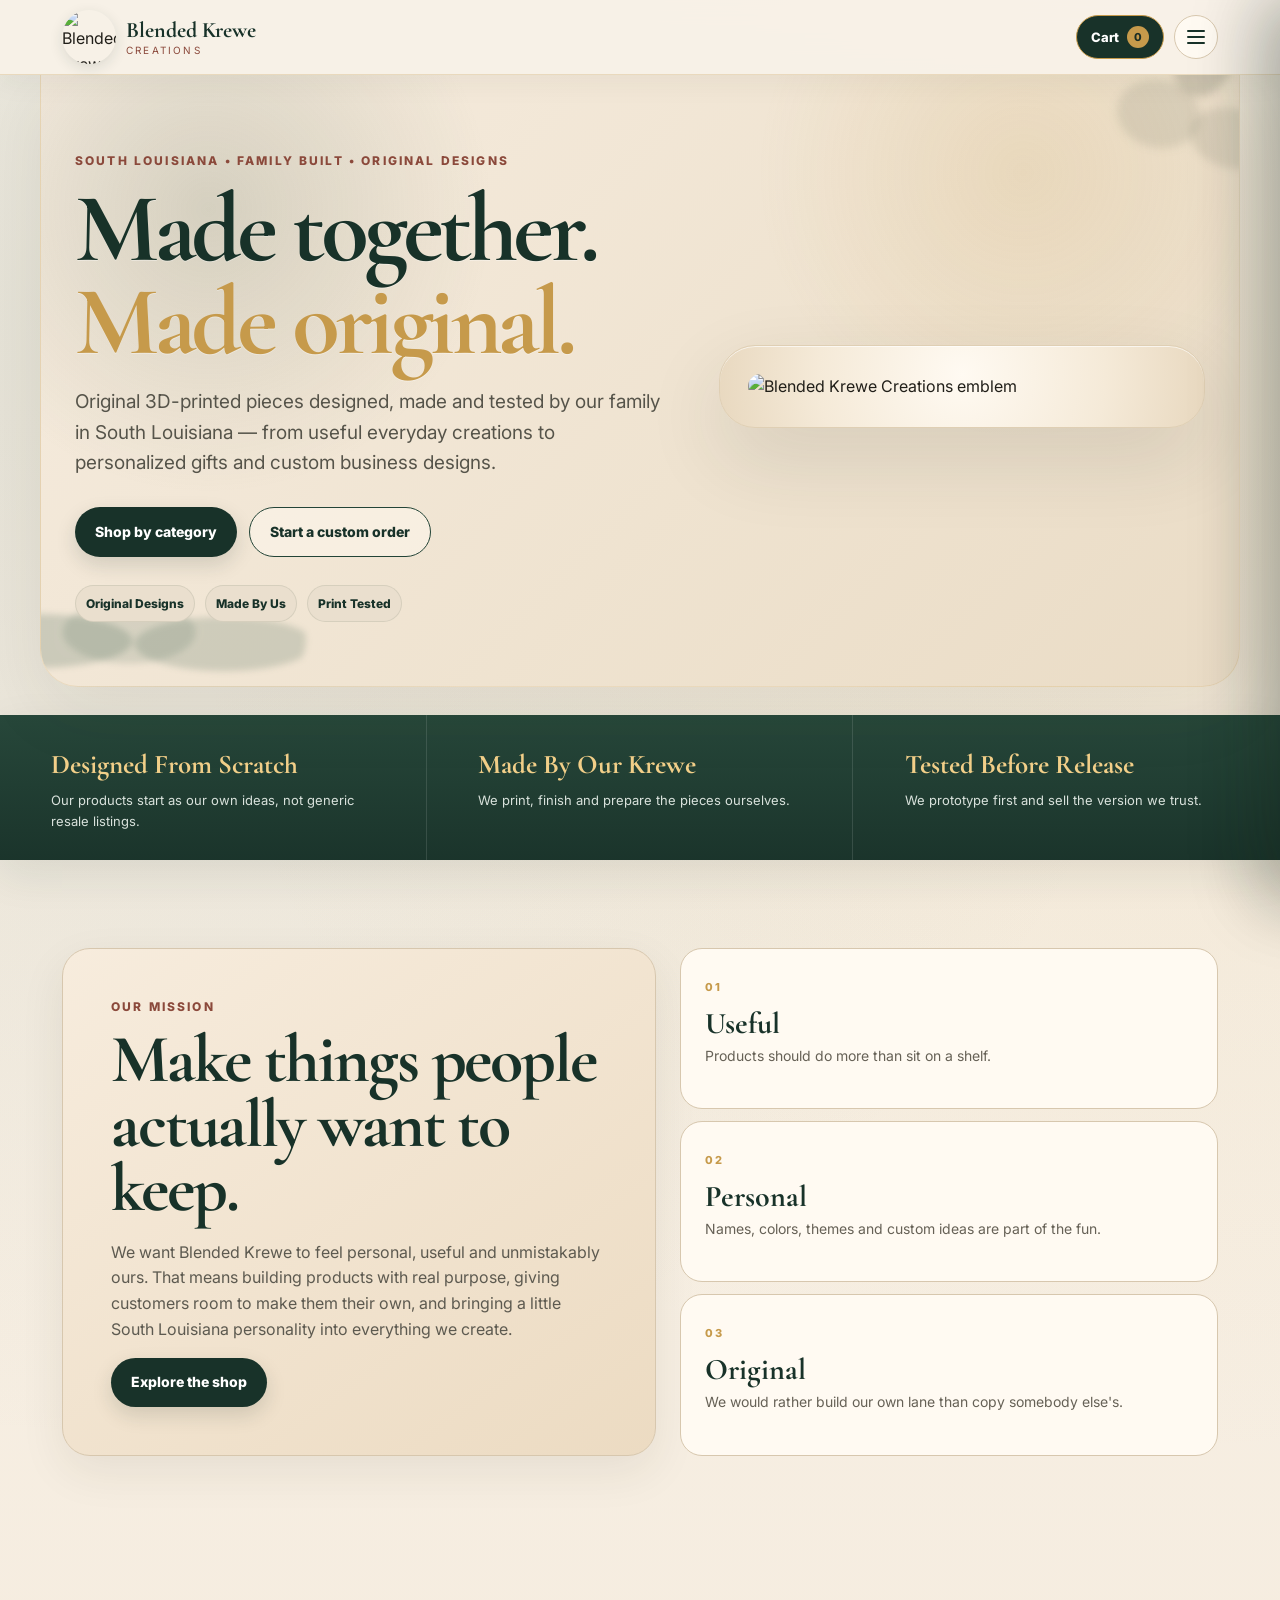
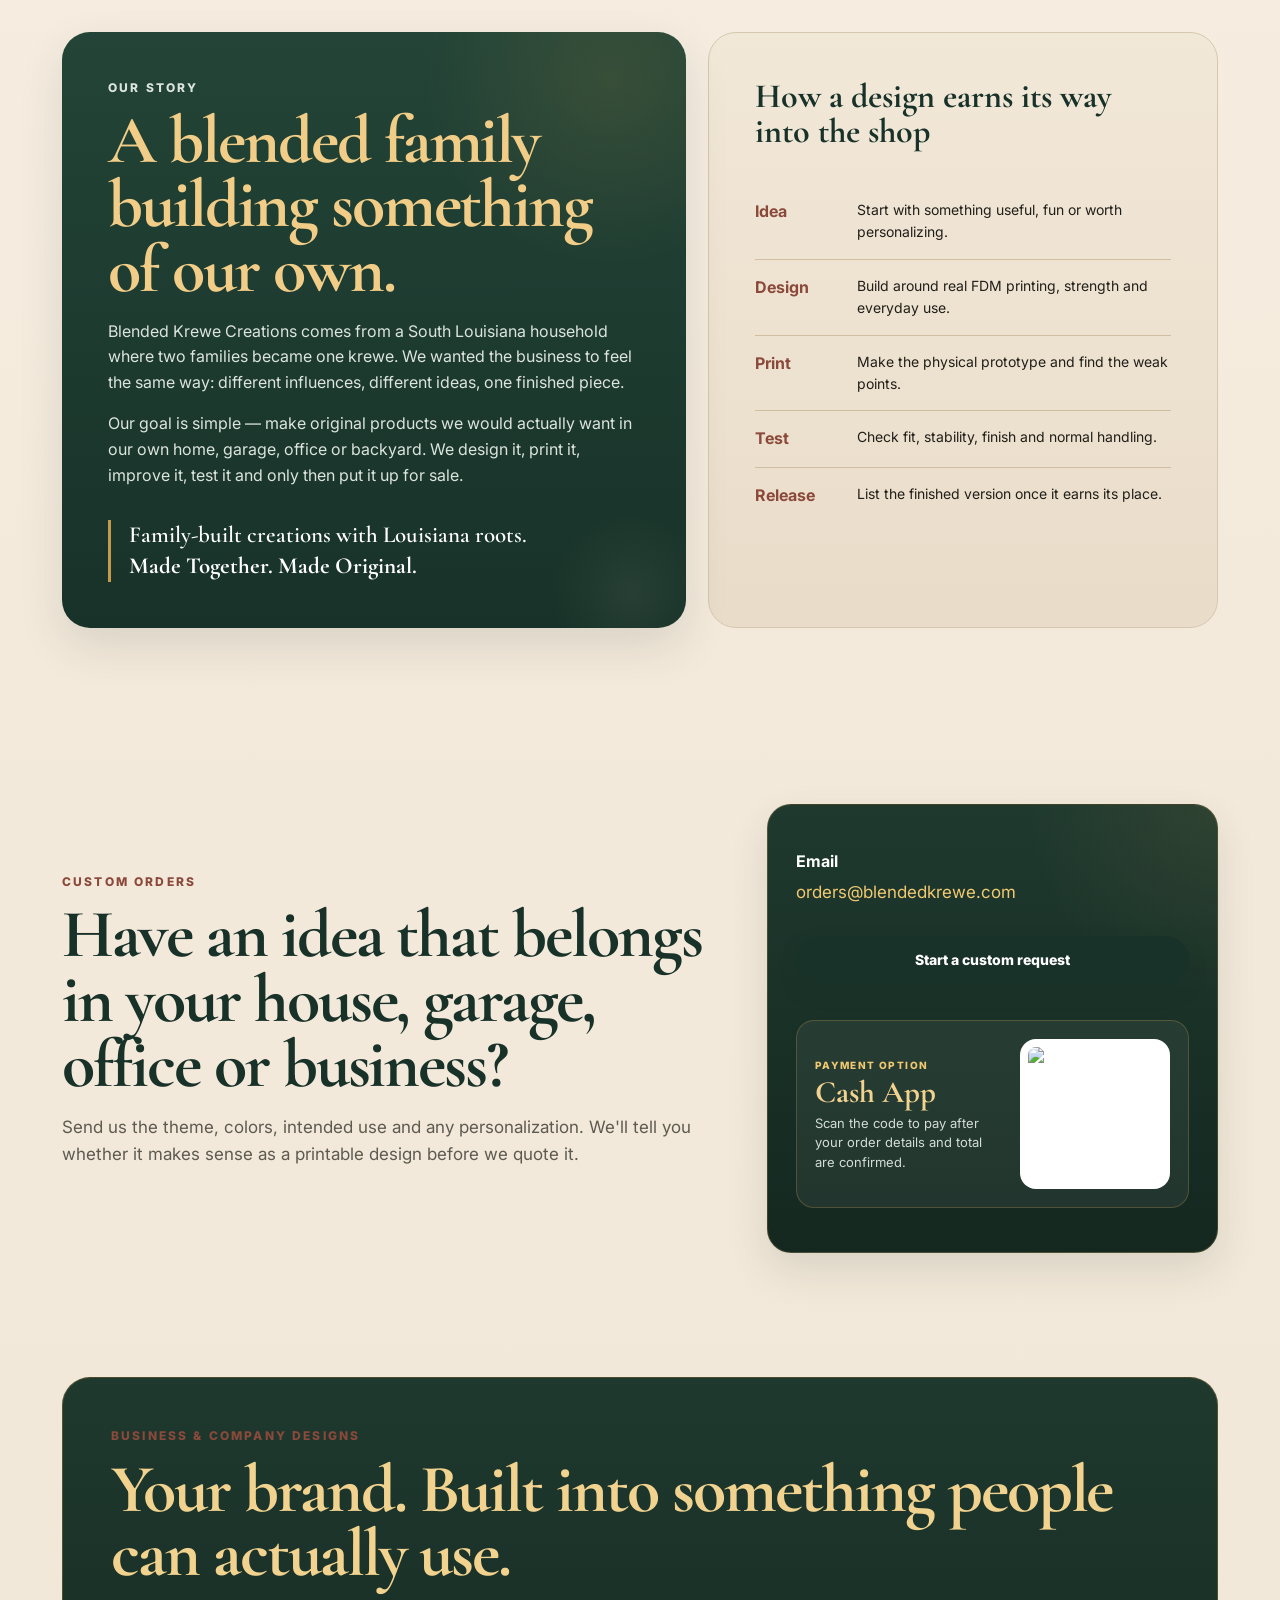
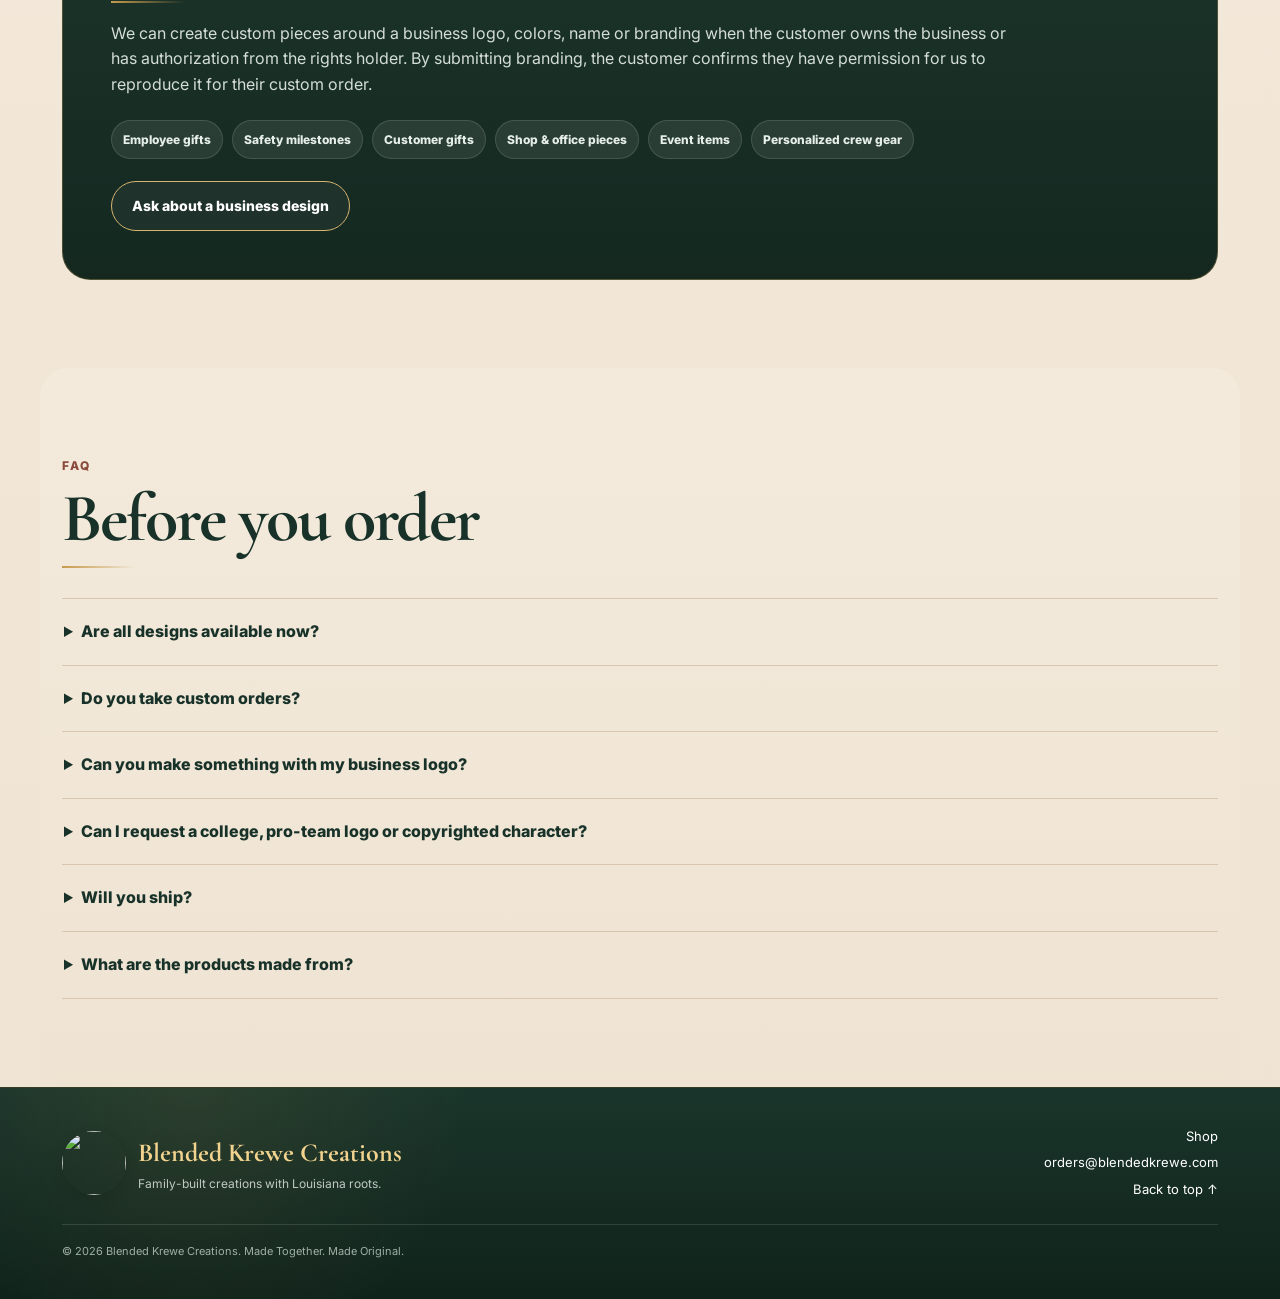
==== commit 4167fdc3: "Add tumbler and light switch shop categories" ====
--- a/index.html
+++ b/index.html
@@ -42,6 +42,8 @@
       <div class="nav-section">
         <p>Shop</p>
         <a href="shop.html">All Products</a>
+        <a href="shop.html?category=tumbler">Tumbler Armor</a>
+        <a href="shop.html?category=switches">Light Switch Covers</a>
         <a href="shop.html?category=desk">Desk Organizers</a>
         <a href="shop.html?category=decor">Home &amp; Decor</a>
         <a href="shop.html?category=candle">Candle Holders</a>
--- a/styles.css
+++ b/styles.css
@@ -499,3 +499,86 @@
   .concept-placeholder .concept-mark{min-height:230px}
   .concept-mark b{font-size:32px}
 }
+
+
+/* 2026 storefront navigation refresh */
+.header-actions{display:flex;align-items:center;gap:10px}
+.menu-btn{
+  display:flex!important;
+  width:44px;height:44px;padding:0;
+  border:1px solid var(--line);background:#fffaf2;border-radius:50%;
+  align-items:center;justify-content:center;flex-direction:column;gap:4px;
+  cursor:pointer;
+}
+.menu-btn span{display:block;width:18px;height:2px;background:var(--cypress);border-radius:999px}
+.nav-backdrop{position:fixed;inset:0;background:rgba(12,25,20,.46);z-index:69;opacity:0;transition:.2s ease}
+.nav-backdrop.show{opacity:1}
+.site-nav{
+  display:flex!important;
+  position:fixed!important;
+  z-index:70;
+  top:0!important;right:0!important;left:auto!important;
+  width:min(390px,92vw);height:100dvh;
+  padding:0!important;border:0!important;border-radius:0!important;
+  background:#fff9ef!important;
+  box-shadow:-28px 0 70px rgba(18,34,27,.2)!important;
+  flex-direction:column!important;align-items:stretch!important;gap:0!important;
+  transform:translateX(102%);transition:transform .24s ease;
+  overflow:hidden;
+}
+.site-nav.open{transform:translateX(0)}
+.drawer-head{display:flex;align-items:center;justify-content:space-between;gap:12px;padding:18px;border-bottom:1px solid var(--line)}
+.drawer-brand{display:flex;align-items:center;gap:10px;padding:0!important}
+.drawer-brand img{width:46px;height:46px;border-radius:50%}
+.drawer-brand span{display:flex;flex-direction:column;line-height:1}
+.drawer-brand strong{font:700 21px/1 'Cormorant Garamond',serif;color:var(--cypress)}
+.drawer-brand small{text-transform:uppercase;letter-spacing:.18em;color:var(--red);font-size:9px;margin-top:4px}
+.nav-close{border:1px solid var(--line);background:#fff;width:40px;height:40px;border-radius:50%;font-size:25px;color:var(--cypress);cursor:pointer}
+.drawer-scroll{overflow:auto;padding:14px 18px 30px}
+.drawer-home{display:block!important;padding:12px 10px!important;font-weight:800!important;border-bottom:1px solid var(--line)}
+.nav-section{padding:18px 0 4px;border-bottom:1px solid var(--line)}
+.nav-section:last-child{border-bottom:0}
+.nav-section p{margin:0 10px 9px;text-transform:uppercase;letter-spacing:.16em;font-size:10px;font-weight:800;color:var(--red)}
+.site-nav .nav-section a{display:block;padding:9px 10px!important;border-radius:10px;font-size:14px;font-weight:700}
+.site-nav .nav-section a:hover,.drawer-home:hover{background:#f1e5d4;color:var(--cypress)}
+body.menu-open{overflow:hidden}
+
+.home-hero{min-height:610px}
+.mission{display:grid;grid-template-columns:1.05fr .95fr;gap:24px;align-items:stretch}
+.mission-card,.business-card{border-radius:28px;padding:clamp(28px,4vw,48px);border:1px solid var(--line)}
+.mission-card{background:linear-gradient(145deg,#f7ecdd,#ecdbc2);box-shadow:0 16px 45px rgba(54,47,31,.08)}
+.mission-card h2,.business-card h2{font-family:'Cormorant Garamond',serif;font-size:clamp(42px,6vw,68px);line-height:.95;color:var(--cypress);margin:0 0 18px;letter-spacing:-.03em}
+.mission-card p:not(.eyebrow),.business-card p:not(.eyebrow){color:#5d5a50;font-size:16px}
+.mission-points{display:grid;grid-template-columns:1fr;gap:12px}
+.mission-points>div{padding:24px;border-radius:22px;background:#fffaf2;border:1px solid var(--line)}
+.mission-points span{font-size:11px;font-weight:800;color:var(--gold);letter-spacing:.14em}
+.mission-points h3{font:700 30px/1 'Cormorant Garamond',serif;color:var(--cypress);margin:10px 0 6px}
+.mission-points p{margin:0;color:#666156;font-size:14px}
+.business-card{background:linear-gradient(180deg,#1f392f 0%,#142820 100%);color:white;border-color:rgba(198,154,75,.3)}
+.business-card h2{color:#f1d28e}
+.business-card p:not(.eyebrow){color:#d4ddd7;max-width:900px}
+.business-card .ghost{color:#fff;border-color:#d5b46f;background:rgba(255,255,255,.04)}
+.business-use-grid{display:flex;flex-wrap:wrap;gap:9px;margin:22px 0}
+.business-use-grid span{padding:9px 11px;border-radius:999px;background:rgba(255,255,255,.08);border:1px solid rgba(255,255,255,.13);font-size:12px;font-weight:800;color:#e6eee9}
+
+.shop-hero{
+  max-width:1200px;margin:auto;padding:72px 22px 14px;
+}
+.shop-hero h1{font:700 clamp(50px,8vw,92px)/.92 'Cormorant Garamond',serif;color:var(--cypress);margin:0;letter-spacing:-.045em}
+.shop-hero h1 span{color:var(--gold)}
+.shop-hero>p:last-child{max-width:720px;color:#5d5a50;font-size:17px;margin-top:22px}
+#designs{padding-top:48px}
+
+@media(max-width:860px){
+  .site-nav{top:0!important;left:auto!important;right:0!important}
+  .mission{grid-template-columns:1fr}
+}
+@media(max-width:520px){
+  .header-actions{gap:7px}
+  .cart-btn{padding:9px 11px;font-size:12px}
+  .menu-btn{width:40px;height:40px}
+  .home-hero{min-height:0}
+  .mission-card,.business-card{padding:22px 18px;border-radius:22px}
+  .shop-hero{padding:42px 16px 4px}
+  .shop-hero h1{font-size:48px}
+}
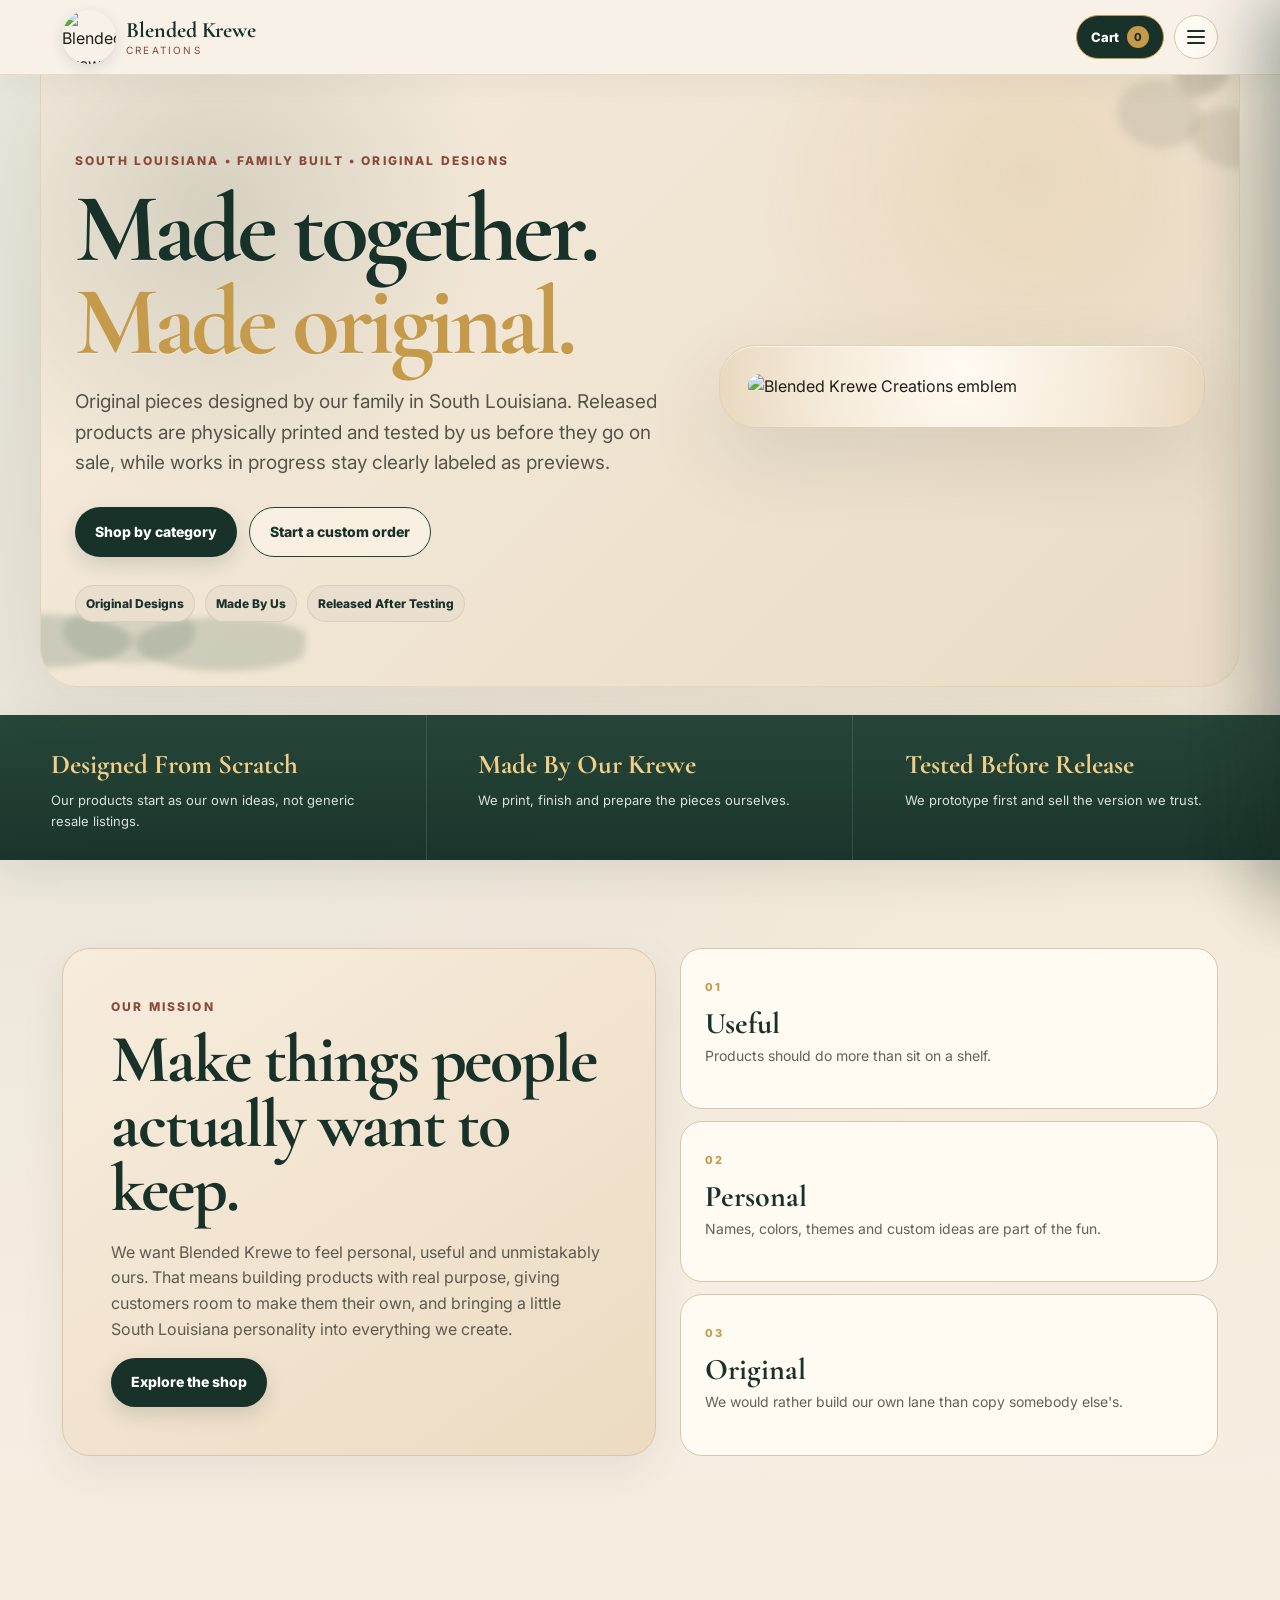
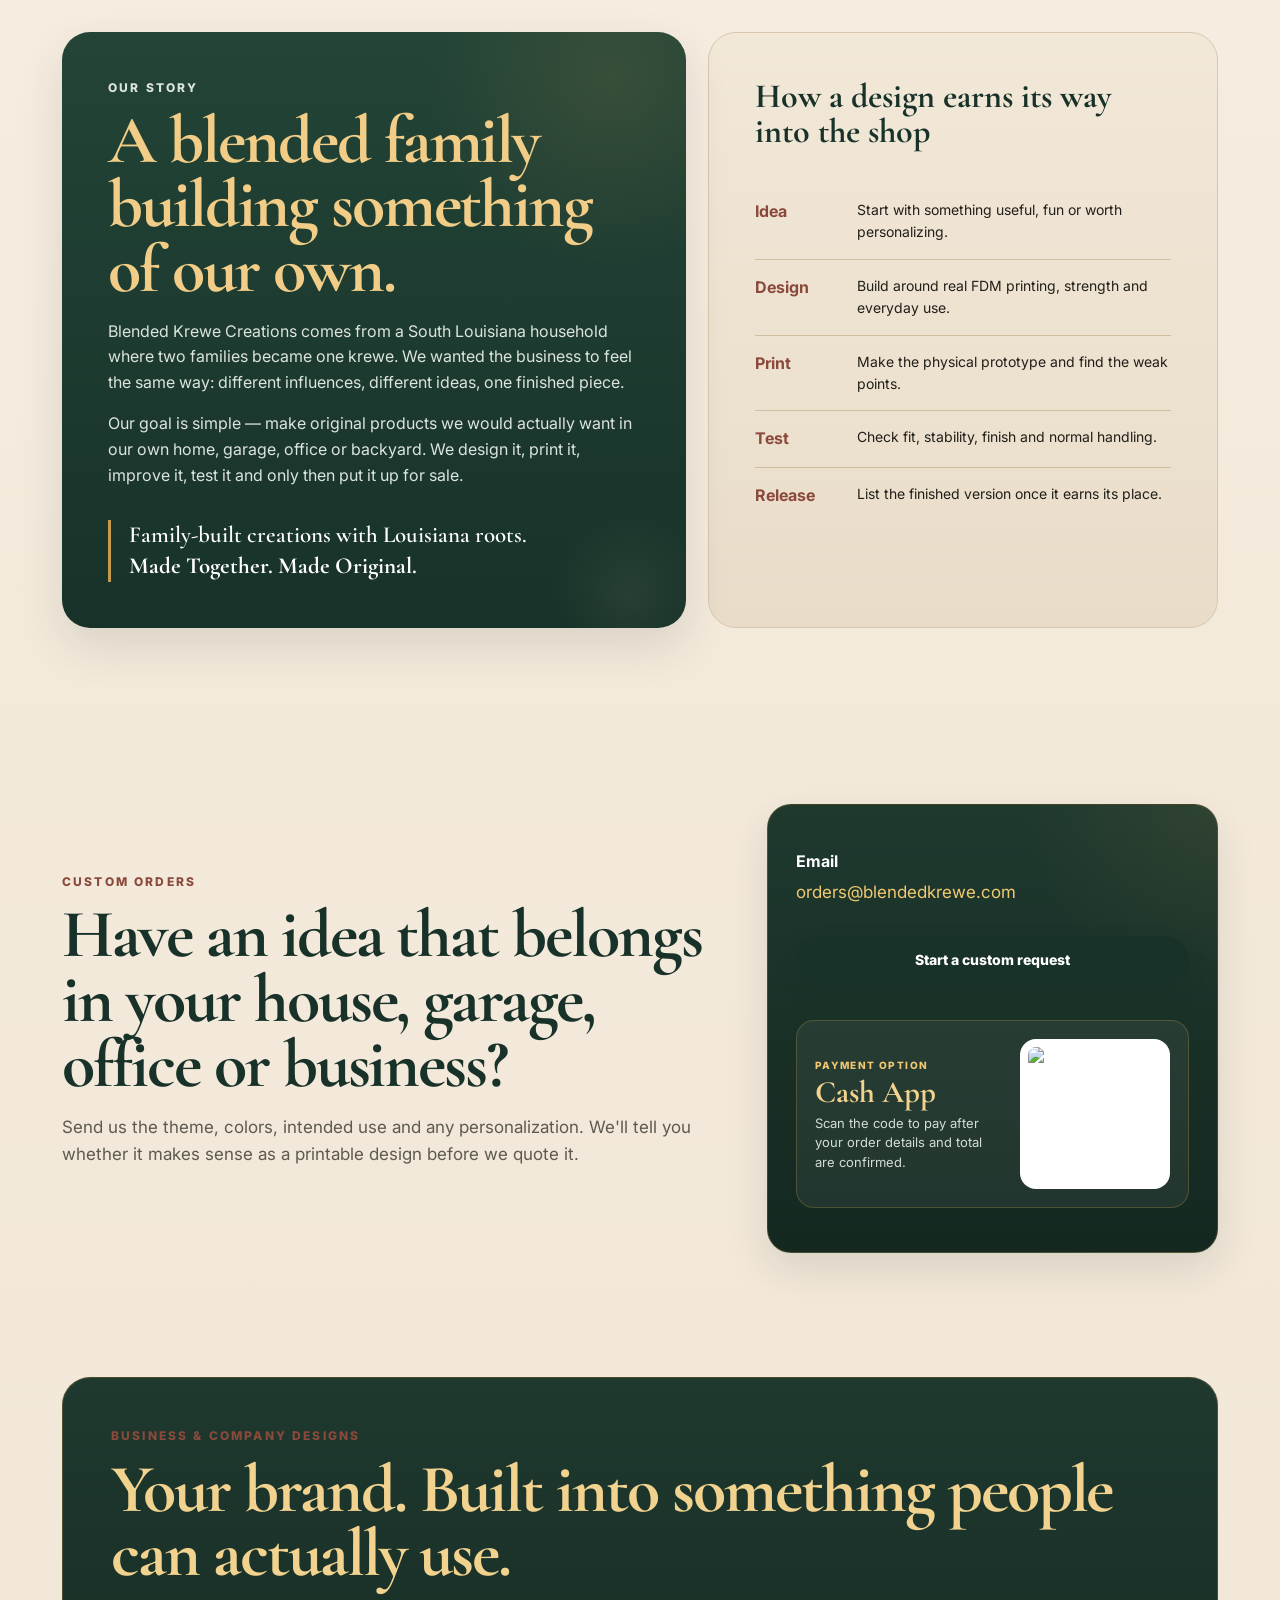
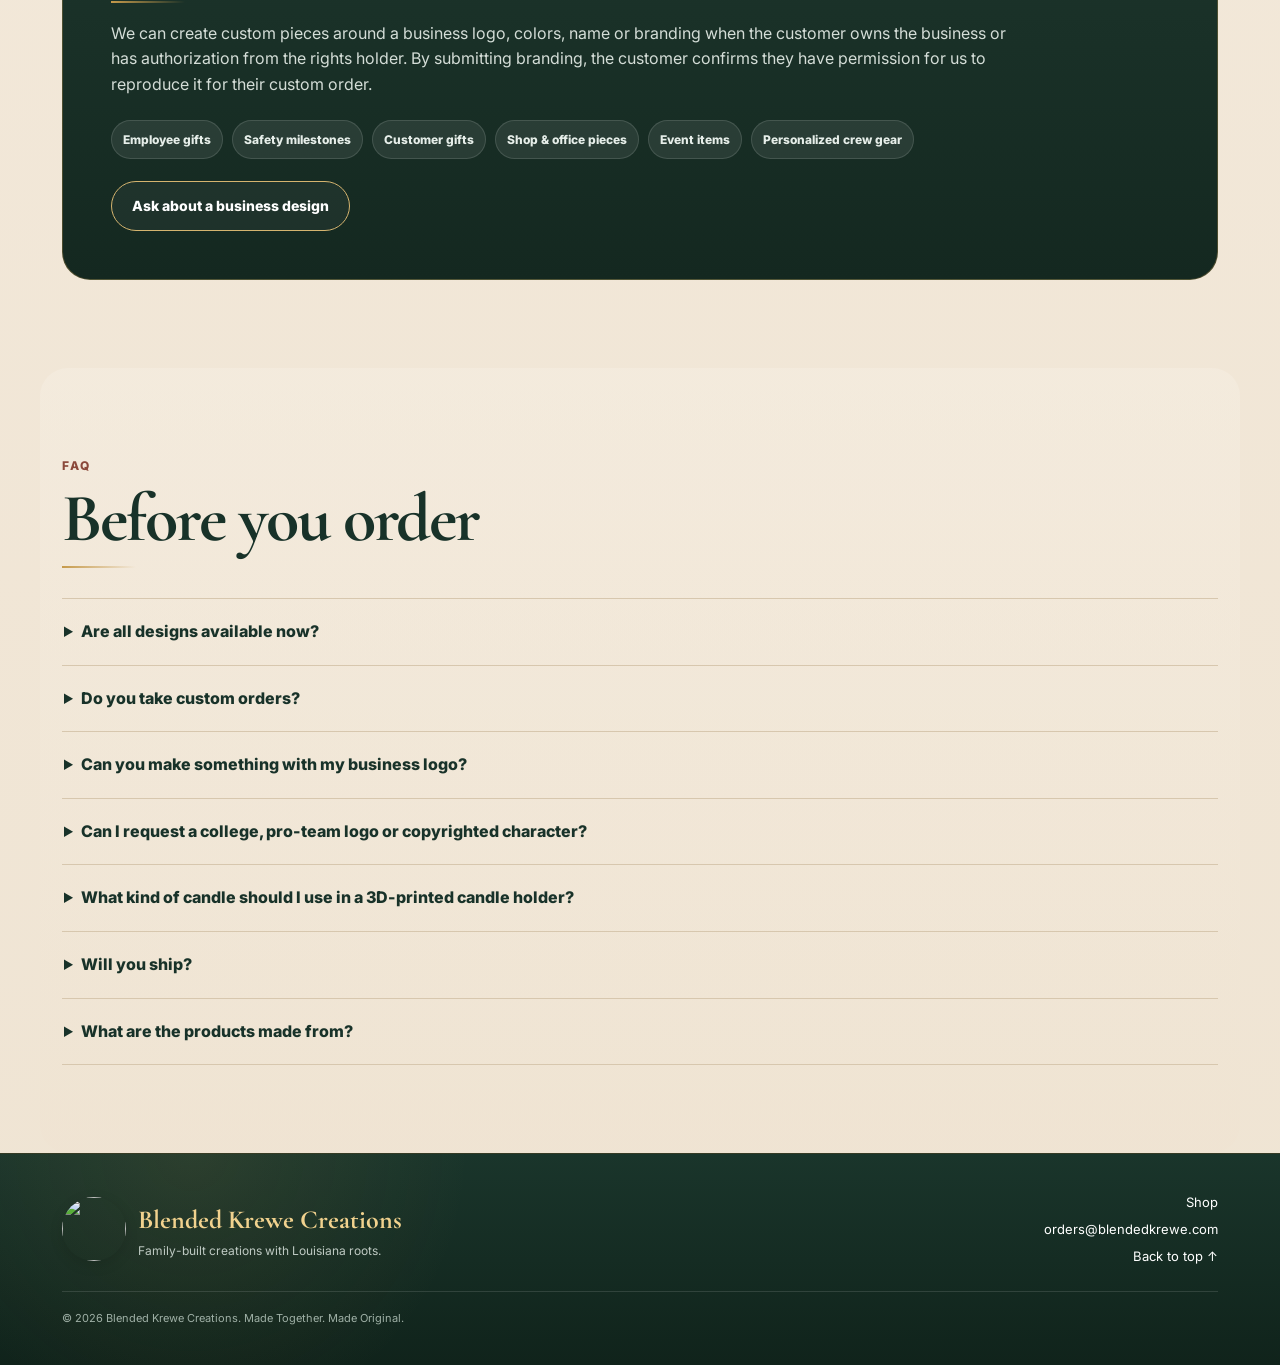
==== commit 6d67f5ac: "Clarify release status and product safety" ====
--- a/index.html
+++ b/index.html
@@ -88,12 +88,12 @@
       <div class="hero-copy">
         <p class="eyebrow">South Louisiana • Family Built • Original Designs</p>
         <h1>Made together.<br><span>Made original.</span></h1>
-        <p class="lead">Original 3D-printed pieces designed, made and tested by our family in South Louisiana — from useful everyday creations to personalized gifts and custom business designs.</p>
+        <p class="lead">Original pieces designed by our family in South Louisiana. Released products are physically printed and tested by us before they go on sale, while works in progress stay clearly labeled as previews.</p>
         <div class="hero-actions">
           <a class="btn primary" href="shop.html">Shop by category</a>
           <a class="btn ghost" href="#custom">Start a custom order</a>
         </div>
-        <div class="trust-row"><span>Original Designs</span><span>Made By Us</span><span>Print Tested</span></div>
+        <div class="trust-row"><span>Original Designs</span><span>Made By Us</span><span>Released After Testing</span></div>
       </div>
       <div class="hero-logo-card"><img src="https://cdn.creativeclaw.co/u/c129bbd3/images/e6ccf6b3-dcf0-4c33-902d-b63ebeb07346.png" alt="Blended Krewe Creations emblem" /></div>
     </section>
@@ -168,10 +168,11 @@
 
     <section class="section faq" id="faq">
       <div class="section-head compact"><div><p class="eyebrow">FAQ</p><h2>Before you order</h2></div></div>
-      <details><summary>Are all designs available now?</summary><p>Some pieces are still in development. Concept renders stay clearly labeled until we have printed and tested the physical product.</p></details>
+      <details><summary>Are all designs available now?</summary><p>No. Only products shown as <strong>Available Now</strong> are ready to order. Design previews and Coming Soon pieces are ideas still being engineered, printed and tested before release.</p></details>
       <details><summary>Do you take custom orders?</summary><p>Yes. Email orders@blendedkrewe.com with the idea, colors, intended use and personalization. We'll confirm whether it can be printed reliably before quoting it.</p></details>
       <details><summary>Can you make something with my business logo?</summary><p>Yes, when you own the business or have authorization from the rights holder. By submitting branding, you confirm you have permission for us to reproduce it for your custom order.</p></details>
       <details><summary>Can I request a college, pro-team logo or copyrighted character?</summary><p>Only when the required rights or authorization are provided. Otherwise, we stick to original designs and general color or theme inspiration without copying protected logos or artwork.</p></details>
+      <details><summary>What kind of candle should I use in a 3D-printed candle holder?</summary><p>Unless a released product specifically says otherwise, our 3D-printed candle holders are designed for <strong>LED tea lights only</strong>. Do not use an open flame in a plastic holder.</p></details>
       <details><summary>Will you ship?</summary><p>Yes. Shipping is calculated from the finished packed size and weight. Local pickup may also be offered for nearby customers.</p></details>
       <details><summary>What are the products made from?</summary><p>Material depends on how the product is used. PETG is planned for many functional and covered-outdoor pieces. Outdoor products advertised as weather resistant may use ASA for better heat and UV resistance. Material and care notes will be listed on released products.</p></details>
     </section>
--- a/styles.css
+++ b/styles.css
@@ -582,3 +582,12 @@
   .shop-hero{padding:42px 16px 4px}
   .shop-hero h1{font-size:48px}
 }
+
+/* Tumbler armor + light switch collection previews */
+.tumbler-preview{background:radial-gradient(circle at 70% 15%,rgba(71,145,153,.35),transparent 28%),linear-gradient(145deg,#1c2e2a,#3e5b52 52%,#b68c45)}
+.tiger-tumbler-preview{background:radial-gradient(circle at 76% 18%,rgba(242,190,55,.36),transparent 26%),repeating-linear-gradient(135deg,#4a2464 0 24px,#6e3d87 24px 42px,#d2a62f 42px 54px,#4a2464 54px 76px)}
+.cajun-tumbler-preview{background:radial-gradient(circle at 70% 15%,rgba(255,255,255,.16),transparent 28%),linear-gradient(145deg,#7b1014,#c3272f 46%,#191919 47%,#050505 100%)}
+.business-tumbler-preview{background:radial-gradient(circle at 20% 12%,rgba(198,154,75,.24),transparent 28%),linear-gradient(145deg,#183229,#2c5241 58%,#b18a4a)}
+.fleur-switch-preview{background:radial-gradient(circle at 50% 18%,rgba(198,154,75,.28),transparent 28%),linear-gradient(145deg,#17382d,#315644 62%,#c69a4b)}
+.sunflower-switch-preview{background:radial-gradient(circle at 50% 34%,#9f6f25 0 10%,#d7a42c 11% 22%,rgba(248,204,79,.24) 23% 38%,transparent 39%),linear-gradient(145deg,#efe2bd,#d5bd78 56%,#52664c)}
+.custom-switch-preview{background:radial-gradient(circle at 22% 18%,rgba(198,154,75,.24),transparent 25%),linear-gradient(145deg,#2d3548,#40566f 52%,#8f6c42)}
